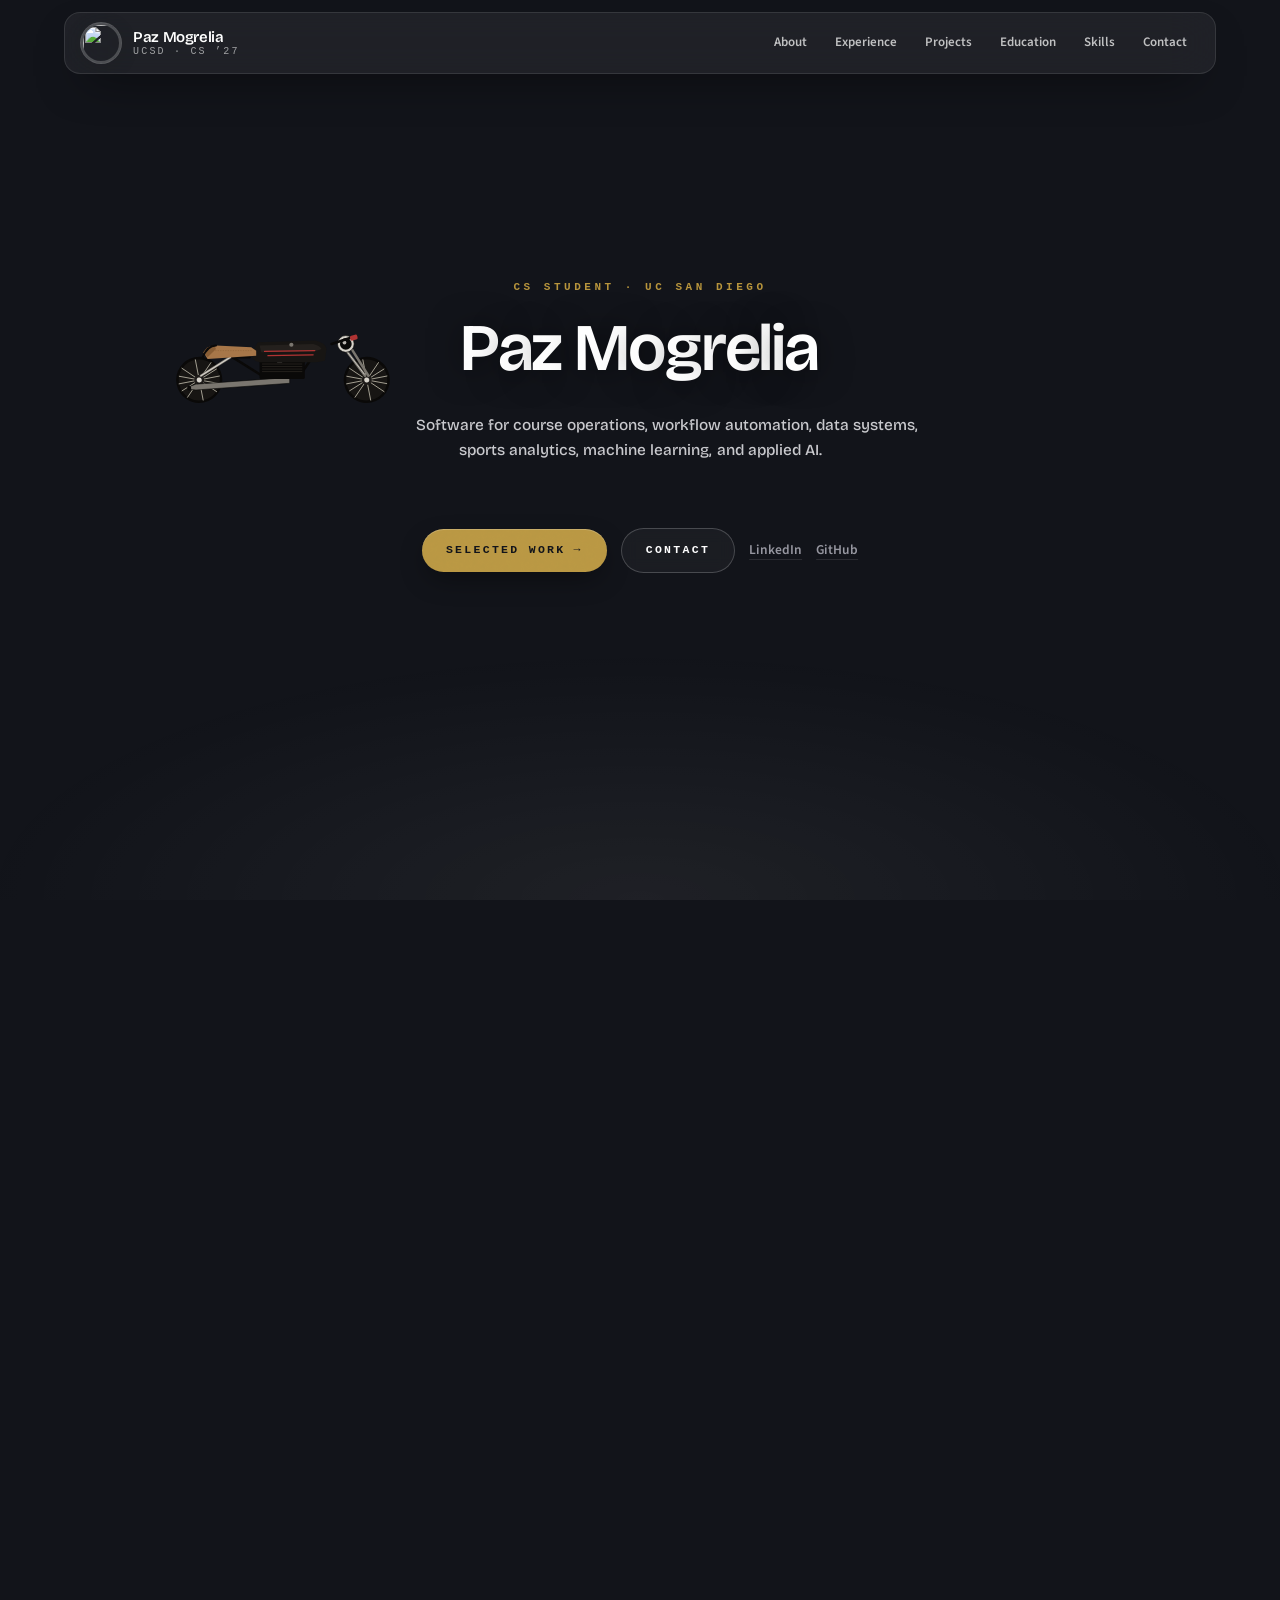
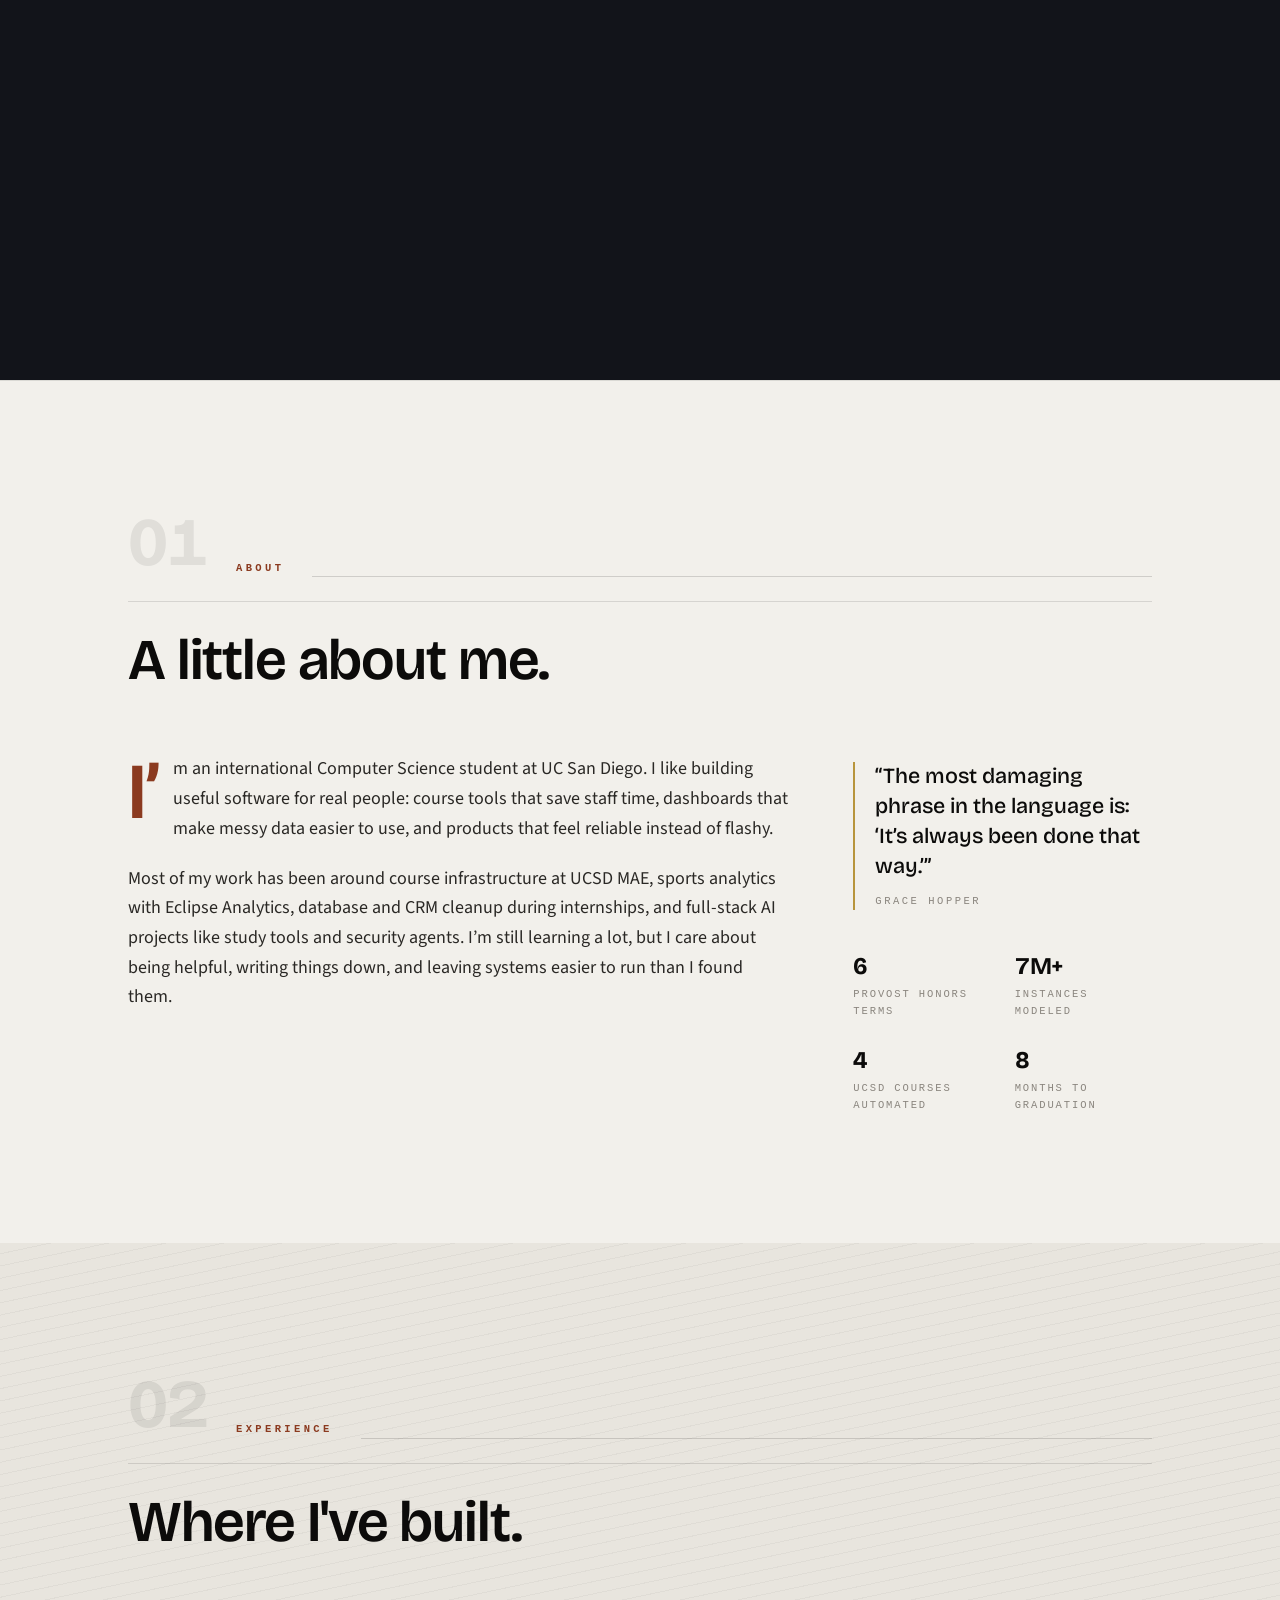
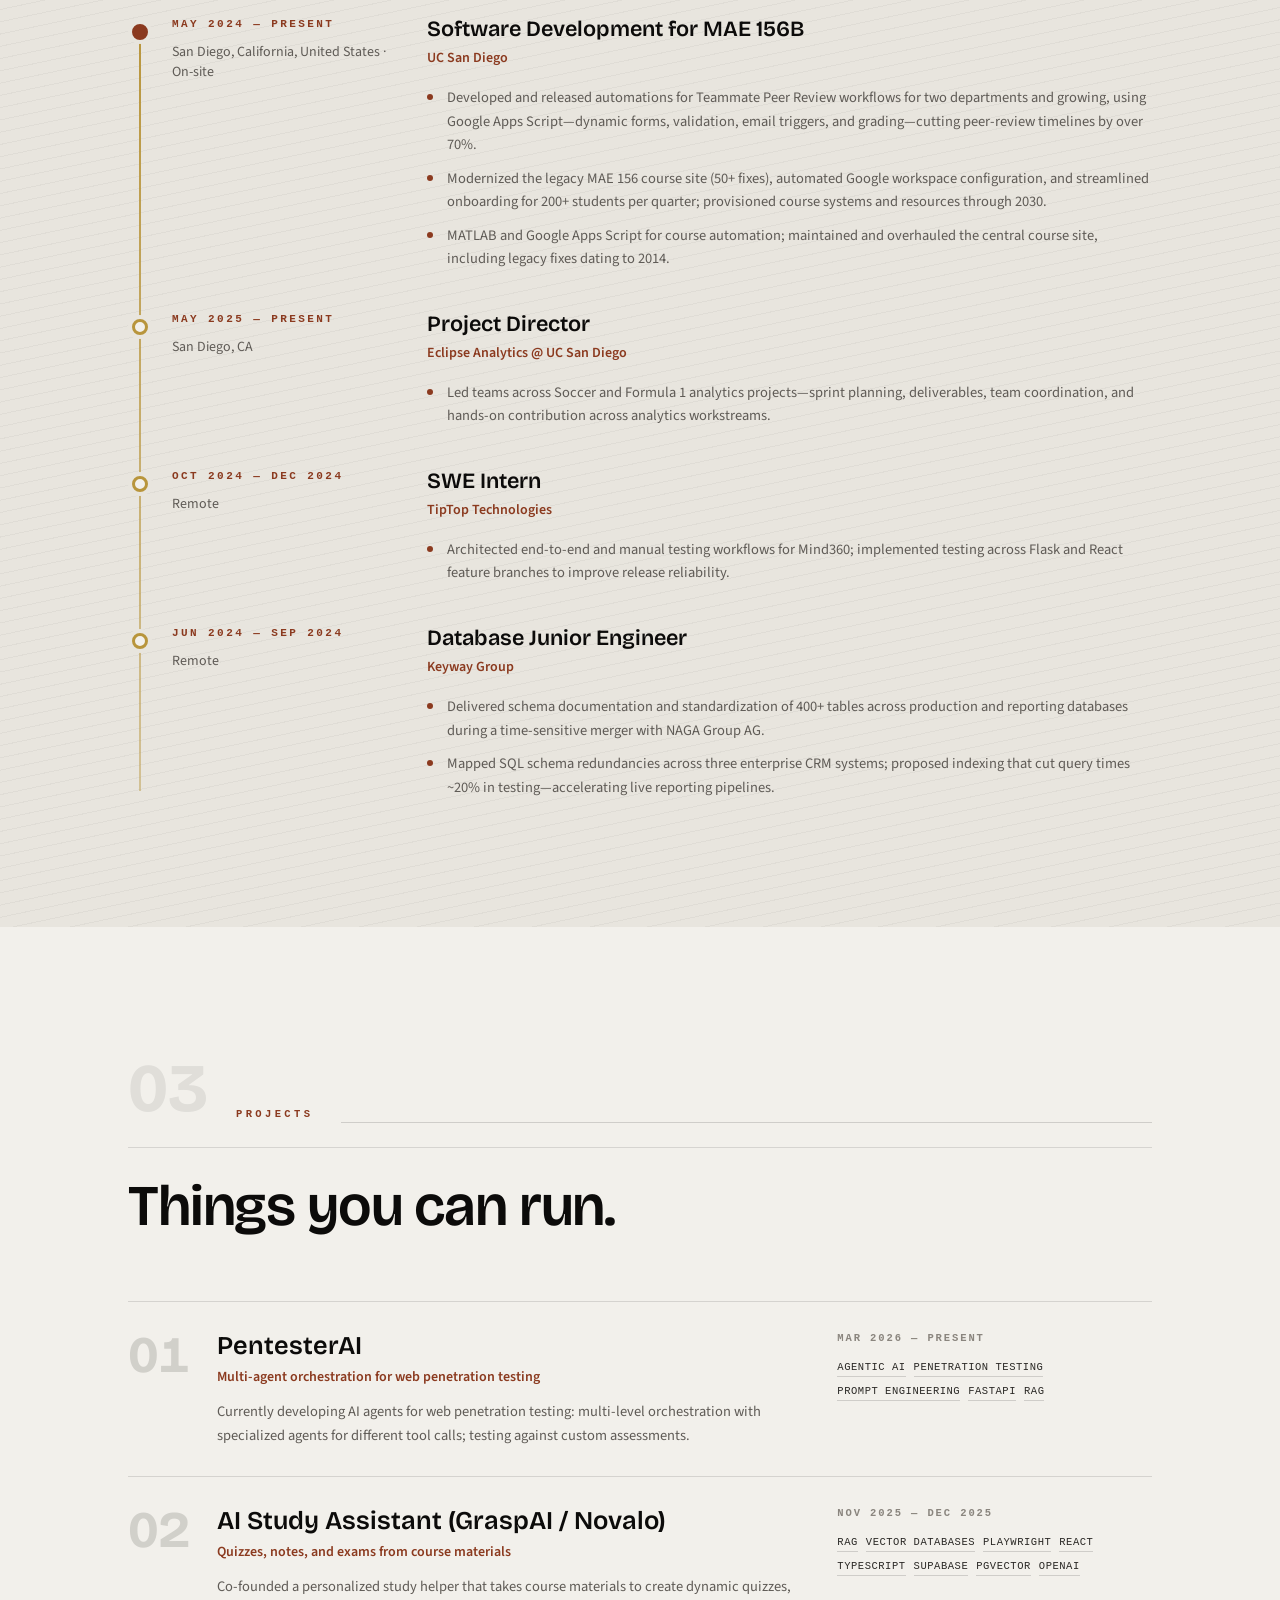
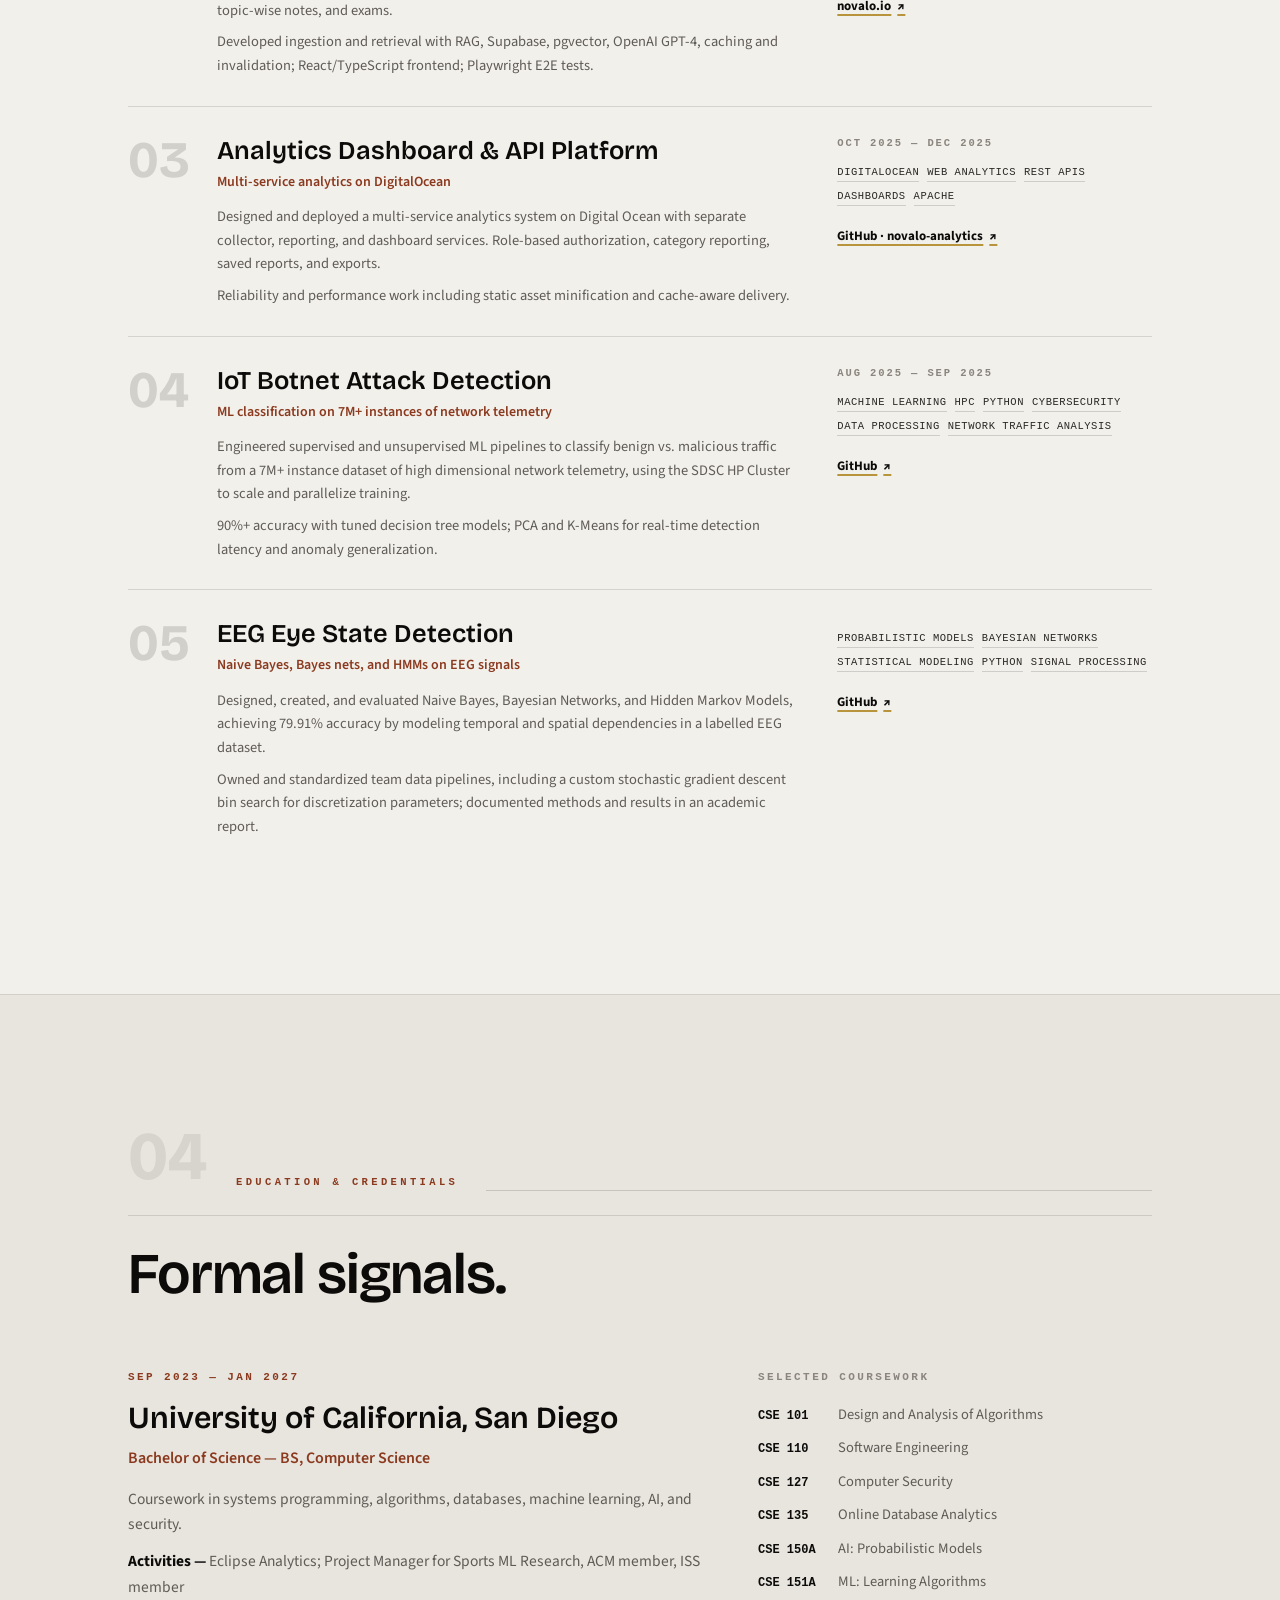
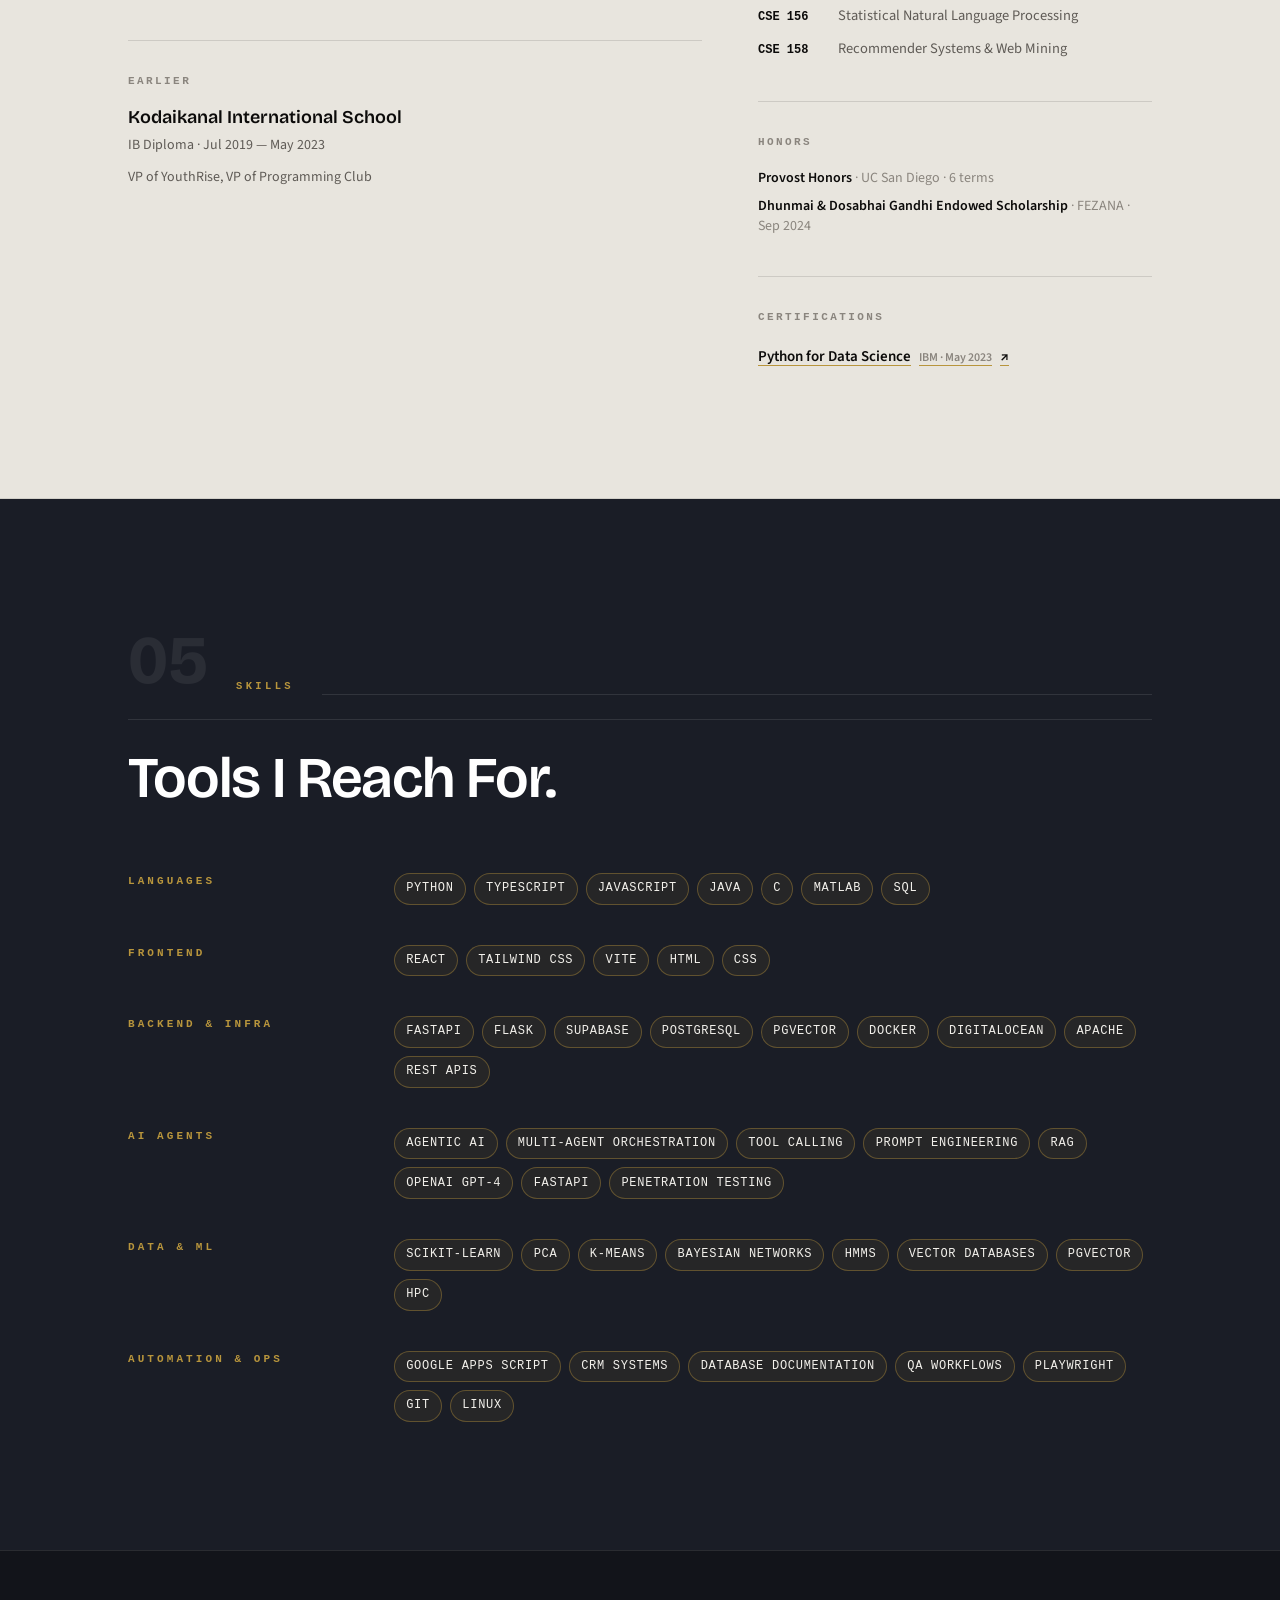
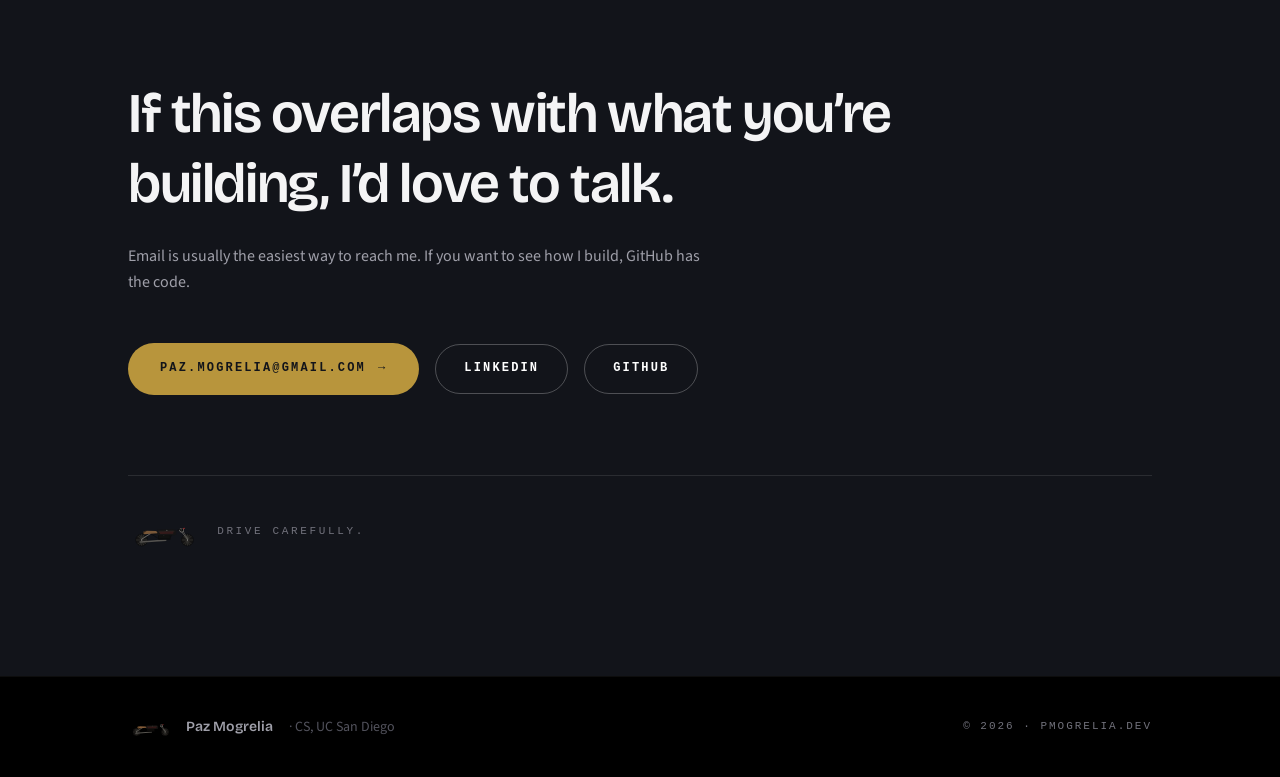
==== index.html @ 7a4b7473 "Migrate portfolio to GitHub Pages" ====
<!DOCTYPE html>
<html lang="en">
  <head>
    <meta charset="UTF-8" />
    <meta name="viewport" content="width=device-width, initial-scale=1.0" />
    <meta name="theme-color" content="#12141a" />
    <meta name="robots" content="index, follow" />
    <link rel="canonical" href="https://pmogrelia.dev/" />
    <link rel="icon" type="image/svg+xml" href="/pm-favicon.svg" />

    <title>Paz Mogrelia's Dev Portfolio</title>
    <meta
      name="description"
      content="Paz Mogrelia is a UC San Diego Computer Science student building software for course operations, workflow automation, data systems, sports analytics, machine learning, and applied AI."
    />

    <!-- Open Graph -->
    <meta property="og:type" content="website" />
    <meta property="og:url" content="https://pmogrelia.dev/" />
    <meta property="og:title" content="Paz Mogrelia's Dev Portfolio" />
    <meta
      property="og:description"
      content="UC San Diego CS student building course operations tools, workflow automation, data systems, sports analytics, machine learning, and applied AI."
    />
    <meta property="og:image" content="https://pmogrelia.dev/og.png" />
    <meta property="og:image:type" content="image/png" />
    <meta property="og:image:width" content="1200" />
    <meta property="og:image:height" content="630" />
    <meta property="og:image:alt" content="Paz Mogrelia's Dev Portfolio" />
    <meta property="og:site_name" content="pmogrelia.dev" />

    <!-- Twitter -->
    <meta name="twitter:card" content="summary_large_image" />
    <meta name="twitter:title" content="Paz Mogrelia's Dev Portfolio" />
    <meta
      name="twitter:description"
      content="UC San Diego CS student building course operations tools, workflow automation, data systems, sports analytics, machine learning, and applied AI."
    />
    <meta name="twitter:image" content="https://pmogrelia.dev/og.png" />
    <meta name="twitter:image:alt" content="Paz Mogrelia's Dev Portfolio" />

    <!-- Fonts -->
    <link rel="preconnect" href="https://fonts.googleapis.com" />
    <link rel="preconnect" href="https://fonts.gstatic.com" crossorigin />
    <link
      rel="preload"
      as="style"
      href="https://fonts.googleapis.com/css2?family=Bricolage+Grotesque:opsz,wght@12..96,400;12..96,500;12..96,600;12..96,700&family=Source+Sans+3:ital,wght@0,400;0,500;0,600;0,700;1,400&display=swap"
    />
    <link
      href="https://fonts.googleapis.com/css2?family=Bricolage+Grotesque:opsz,wght@12..96,400;12..96,500;12..96,600;12..96,700&family=Source+Sans+3:ital,wght@0,400;0,500;0,600;0,700;1,400&display=swap"
      rel="stylesheet"
    />

    <!-- Structured data -->
    <script type="application/ld+json">
      {
        "@context": "https://schema.org",
        "@type": "Person",
        "@id": "https://pmogrelia.dev/#person",
        "name": "Paz Mogrelia",
        "url": "https://pmogrelia.dev/",
        "mainEntityOfPage": "https://pmogrelia.dev/",
        "image": "https://avatars.githubusercontent.com/u/65773563?v=4",
        "email": "mailto:paz.mogrelia@gmail.com",
        "jobTitle": "Computer Science Student, UC San Diego",
        "description": "UC San Diego Computer Science student building software for course operations, workflow automation, data systems, sports analytics, machine learning, and applied AI.",
        "address": {
          "@type": "PostalAddress",
          "addressLocality": "La Jolla Shores",
          "addressRegion": "CA",
          "addressCountry": "US"
        },
        "alumniOf": [
          {
            "@type": "CollegeOrUniversity",
            "name": "University of California, San Diego"
          }
        ],
        "affiliation": [
          {
            "@type": "CollegeOrUniversity",
            "name": "University of California, San Diego"
          },
          {
            "@type": "Organization",
            "name": "Eclipse Analytics @ UC San Diego"
          }
        ],
        "memberOf": [
          {
            "@type": "Organization",
            "name": "ACM"
          },
          {
            "@type": "Organization",
            "name": "Eclipse Analytics @ UC San Diego"
          }
        ],
        "knowsAbout": [
          "Computer Science",
          "Course infrastructure",
          "Workflow automation",
          "Data systems",
          "Sports analytics",
          "Machine learning",
          "Applied AI",
          "React",
          "TypeScript",
          "Python",
          "FastAPI",
          "PostgreSQL",
          "Docker"
        ],
        "hasCredential": [
          {
            "@type": "EducationalOccupationalCredential",
            "name": "Bachelor of Science in Computer Science",
            "recognizedBy": {
              "@type": "CollegeOrUniversity",
              "name": "University of California, San Diego"
            }
          },
          {
            "@type": "EducationalOccupationalCredential",
            "name": "Python for Data Science",
            "recognizedBy": {
              "@type": "Organization",
              "name": "IBM"
            },
            "url": "https://www.credly.com/badges/783255be-612a-44fc-bc55-09bd0b865402"
          }
        ],
        "award": [
          "Provost Honors, UC San Diego",
          "Dhunmai & Dosabhai Gandhi Endowed Scholarship"
        ],
        "sameAs": [
          "https://www.linkedin.com/in/pazmogrelia/",
          "https://github.com/pmogrelia"
        ]
      }
    </script>
    <script type="module" crossorigin src="/assets/index-CeBgZtV8.js"></script>
    <link rel="stylesheet" crossorigin href="/assets/index-0bbS62-R.css">
  </head>
  <body style="margin: 0; min-height: 100vh; background-color: #12141a; color: #f2f0eb">
    <div id="root">
      <noscript>
        <main
          style="
            box-sizing: border-box;
            min-height: 100vh;
            padding: clamp(1.5rem, 4vw, 3rem);
            font-family: 'Source Sans 3', system-ui, sans-serif;
            color: #f2f0eb;
          "
        >
          <p
            style="
              margin: 0 0 0.5rem;
              font-size: 0.75rem;
              letter-spacing: 0.18em;
              text-transform: uppercase;
              color: #b8953c;
            "
          >
            JavaScript required
          </p>
          <h1
            style="
              font-family: 'Bricolage Grotesque', system-ui, sans-serif;
              font-size: clamp(2rem, 6vw, 4rem);
              margin: 0.4em 0 0.5em;
            "
          >
            Paz Mogrelia
          </h1>
          <p style="max-width: 36rem; line-height: 1.6">
            UC San Diego CS. Reach me at
            <a style="color: #b8953c" href="mailto:paz.mogrelia@gmail.com"
              >paz.mogrelia@gmail.com</a
            >.
          </p>
        </main>
      </noscript>
    </div>

  </body>
</html>
---- assets/index-0bbS62-R.css ----
/*! tailwindcss v4.2.3 | MIT License | https://tailwindcss.com */@layer properties{@supports (((-webkit-hyphens:none)) and (not (margin-trim:inline))) or ((-moz-orient:inline) and (not (color:rgb(from red r g b)))){*,:before,:after,::backdrop{--tw-translate-x:0;--tw-translate-y:0;--tw-translate-z:0;--tw-rotate-x:initial;--tw-rotate-y:initial;--tw-rotate-z:initial;--tw-skew-x:initial;--tw-skew-y:initial;--tw-space-y-reverse:0;--tw-border-style:solid;--tw-leading:initial;--tw-font-weight:initial;--tw-tracking:initial;--tw-ordinal:initial;--tw-slashed-zero:initial;--tw-numeric-figure:initial;--tw-numeric-spacing:initial;--tw-numeric-fraction:initial;--tw-shadow:0 0 #0000;--tw-shadow-color:initial;--tw-shadow-alpha:100%;--tw-inset-shadow:0 0 #0000;--tw-inset-shadow-color:initial;--tw-inset-shadow-alpha:100%;--tw-ring-color:initial;--tw-ring-shadow:0 0 #0000;--tw-inset-ring-color:initial;--tw-inset-ring-shadow:0 0 #0000;--tw-ring-inset:initial;--tw-ring-offset-width:0px;--tw-ring-offset-color:#fff;--tw-ring-offset-shadow:0 0 #0000;--tw-outline-style:solid;--tw-blur:initial;--tw-brightness:initial;--tw-contrast:initial;--tw-grayscale:initial;--tw-hue-rotate:initial;--tw-invert:initial;--tw-opacity:initial;--tw-saturate:initial;--tw-sepia:initial;--tw-drop-shadow:initial;--tw-drop-shadow-color:initial;--tw-drop-shadow-alpha:100%;--tw-drop-shadow-size:initial;--tw-backdrop-blur:initial;--tw-backdrop-brightness:initial;--tw-backdrop-contrast:initial;--tw-backdrop-grayscale:initial;--tw-backdrop-hue-rotate:initial;--tw-backdrop-invert:initial;--tw-backdrop-opacity:initial;--tw-backdrop-saturate:initial;--tw-backdrop-sepia:initial;--tw-duration:initial;--tw-content:""}}}@layer theme{:root,:host{--font-sans:ui-sans-serif, system-ui, sans-serif, "Apple Color Emoji", "Segoe UI Emoji", "Segoe UI Symbol", "Noto Color Emoji";--font-mono:ui-monospace, "Cascadia Code", "Segoe UI Mono", monospace;--color-zinc-100:oklch(96.7% .001 286.375);--color-zinc-200:oklch(92% .004 286.32);--color-zinc-300:oklch(87.1% .006 286.286);--color-zinc-400:oklch(70.5% .015 286.067);--color-zinc-500:oklch(55.2% .016 285.938);--color-zinc-600:oklch(44.2% .017 285.786);--color-black:#000;--color-white:#fff;--spacing:.25rem;--container-md:28rem;--container-xl:36rem;--container-2xl:42rem;--container-3xl:48rem;--container-5xl:64rem;--container-6xl:72rem;--text-xs:.75rem;--text-xs--line-height:calc(1 / .75);--text-sm:.875rem;--text-sm--line-height:calc(1.25 / .875);--text-base:1rem;--text-base--line-height: 1.5 ;--text-lg:1.125rem;--text-lg--line-height:calc(1.75 / 1.125);--text-2xl:1.5rem;--text-2xl--line-height:calc(2 / 1.5);--font-weight-normal:400;--font-weight-medium:500;--font-weight-semibold:600;--font-weight-bold:700;--tracking-tight:-.025em;--tracking-wider:.05em;--leading-tight:1.25;--leading-snug:1.375;--leading-relaxed:1.625;--radius-sm:.25rem;--radius-xl:.75rem;--radius-2xl:1rem;--blur-xl:24px;--default-transition-duration:.15s;--default-transition-timing-function:cubic-bezier(.4, 0, .2, 1);--default-font-family:var(--font-sans);--default-mono-font-family:var(--font-mono);--font-heading:"Bricolage Grotesque", system-ui, sans-serif;--font-body:"Source Sans 3", system-ui, sans-serif;--color-canvas:#f2f0eb;--color-canvas-dim:#e8e5de;--color-ink:#0c0b0a;--color-ink-soft:#2a2825;--color-muted:#5f5b56;--color-muted-2:#8a857e;--color-brass:#b8953c;--color-oxide:#8b3a1f;--color-night:#12141a;--color-night-mid:#1a1d26;--shadow-lift:0 18px 48px -12px #0c0b0a24}}@layer base{*,:after,:before,::backdrop{box-sizing:border-box;border:0 solid;margin:0;padding:0}::file-selector-button{box-sizing:border-box;border:0 solid;margin:0;padding:0}html,:host{-webkit-text-size-adjust:100%;-moz-tab-size:4;tab-size:4;line-height:1.5;font-family:var(--default-font-family,ui-sans-serif, system-ui, sans-serif, "Apple Color Emoji", "Segoe UI Emoji", "Segoe UI Symbol", "Noto Color Emoji");font-feature-settings:var(--default-font-feature-settings,normal);font-variation-settings:var(--default-font-variation-settings,normal);-webkit-tap-highlight-color:transparent}hr{height:0;color:inherit;border-top-width:1px}abbr:where([title]){-webkit-text-decoration:underline dotted;text-decoration:underline dotted}h1,h2,h3,h4,h5,h6{font-size:inherit;font-weight:inherit}a{color:inherit;-webkit-text-decoration:inherit;text-decoration:inherit}b,strong{font-weight:bolder}code,kbd,samp,pre{font-family:var(--default-mono-font-family,ui-monospace, SFMono-Regular, Menlo, Monaco, Consolas, "Liberation Mono", "Courier New", monospace);font-feature-settings:var(--default-mono-font-feature-settings,normal);font-variation-settings:var(--default-mono-font-variation-settings,normal);font-size:1em}small{font-size:80%}sub,sup{vertical-align:baseline;font-size:75%;line-height:0;position:relative}sub{bottom:-.25em}sup{top:-.5em}table{text-indent:0;border-color:inherit;border-collapse:collapse}:-moz-focusring{outline:auto}progress{vertical-align:baseline}summary{display:list-item}ol,ul,menu{list-style:none}img,svg,video,canvas,audio,iframe,embed,object{vertical-align:middle;display:block}img,video{max-width:100%;height:auto}button,input,select,optgroup,textarea{font:inherit;font-feature-settings:inherit;font-variation-settings:inherit;letter-spacing:inherit;color:inherit;opacity:1;background-color:#0000;border-radius:0}::file-selector-button{font:inherit;font-feature-settings:inherit;font-variation-settings:inherit;letter-spacing:inherit;color:inherit;opacity:1;background-color:#0000;border-radius:0}:where(select:is([multiple],[size])) optgroup{font-weight:bolder}:where(select:is([multiple],[size])) optgroup option{padding-inline-start:20px}::file-selector-button{margin-inline-end:4px}::placeholder{opacity:1}@supports (not ((-webkit-appearance:-apple-pay-button))) or (contain-intrinsic-size:1px){::placeholder{color:currentColor}@supports (color:color-mix(in lab,red,red)){::placeholder{color:color-mix(in oklab,currentcolor 50%,transparent)}}}textarea{resize:vertical}::-webkit-search-decoration{-webkit-appearance:none}::-webkit-date-and-time-value{min-height:1lh;text-align:inherit}::-webkit-datetime-edit{display:inline-flex}::-webkit-datetime-edit-fields-wrapper{padding:0}::-webkit-datetime-edit{padding-block:0}::-webkit-datetime-edit-year-field{padding-block:0}::-webkit-datetime-edit-month-field{padding-block:0}::-webkit-datetime-edit-day-field{padding-block:0}::-webkit-datetime-edit-hour-field{padding-block:0}::-webkit-datetime-edit-minute-field{padding-block:0}::-webkit-datetime-edit-second-field{padding-block:0}::-webkit-datetime-edit-millisecond-field{padding-block:0}::-webkit-datetime-edit-meridiem-field{padding-block:0}::-webkit-calendar-picker-indicator{line-height:1}:-moz-ui-invalid{box-shadow:none}button,input:where([type=button],[type=reset],[type=submit]){-webkit-appearance:button;-moz-appearance:button;appearance:button}::file-selector-button{-webkit-appearance:button;-moz-appearance:button;appearance:button}::-webkit-inner-spin-button{height:auto}::-webkit-outer-spin-button{height:auto}[hidden]:where(:not([hidden=until-found])){display:none!important}html{scroll-behavior:smooth}@media(prefers-reduced-motion:reduce){html{scroll-behavior:auto}*,:before,:after{transition-duration:.01ms!important;animation-duration:.01ms!important;animation-iteration-count:1!important}}body{font-family:var(--font-body);color:var(--color-ink);background-color:var(--color-canvas);-webkit-font-smoothing:antialiased;text-rendering:optimizelegibility;margin:0}::selection{background:#b8953c6b}@supports (color:color-mix(in lab,red,red)){::selection{background:color-mix(in srgb,var(--color-brass) 42%,transparent)}}::selection{color:var(--color-ink)}:focus-visible{outline:2px solid var(--color-brass);outline-offset:3px;border-radius:3px}.skip-link{z-index:100;background:var(--color-ink);color:var(--color-canvas);font-family:var(--font-mono);letter-spacing:.18em;text-transform:uppercase;border-radius:999px;padding:.6rem 1.2rem;font-size:.75rem;transition:transform .22s;position:fixed;top:.75rem;left:50%;transform:translate(-50%,-150%)}.skip-link:focus,.skip-link:focus-visible{transform:translate(-50%)}.sr-only{clip:rect(0,0,0,0);white-space:nowrap;border-width:0;width:1px;height:1px;margin:-1px;padding:0;position:absolute;overflow:hidden}}@layer components;@layer utilities{.pointer-events-none{pointer-events:none}.visible{visibility:visible}.sr-only{clip-path:inset(50%);white-space:nowrap;border-width:0;width:1px;height:1px;margin:-1px;padding:0;position:absolute;overflow:hidden}.absolute{position:absolute}.fixed{position:fixed}.relative{position:relative}.static{position:static}.sticky{position:sticky}.inset-0{inset:calc(var(--spacing) * 0)}.start{inset-inline-start:var(--spacing)}.top-0{top:calc(var(--spacing) * 0)}.right-0{right:calc(var(--spacing) * 0)}.left-0{left:calc(var(--spacing) * 0)}.z-0{z-index:0}.z-40{z-index:40}.z-50{z-index:50}.z-\[1\]{z-index:1}.z-\[2\]{z-index:2}.z-\[3\]{z-index:3}.mx-auto{margin-inline:auto}.mt-0\.5{margin-top:calc(var(--spacing) * .5)}.mt-1{margin-top:calc(var(--spacing) * 1)}.mt-2{margin-top:calc(var(--spacing) * 2)}.mt-3{margin-top:calc(var(--spacing) * 3)}.mt-4{margin-top:calc(var(--spacing) * 4)}.mt-6{margin-top:calc(var(--spacing) * 6)}.mt-7{margin-top:calc(var(--spacing) * 7)}.mt-10{margin-top:calc(var(--spacing) * 10)}.mt-12{margin-top:calc(var(--spacing) * 12)}.mt-20{margin-top:calc(var(--spacing) * 20)}.mb-4{margin-bottom:calc(var(--spacing) * 4)}.mb-5{margin-bottom:calc(var(--spacing) * 5)}.mb-12{margin-bottom:calc(var(--spacing) * 12)}.ml-1{margin-left:calc(var(--spacing) * 1)}.ml-auto{margin-left:auto}.block{display:block}.flex{display:flex}.grid{display:grid}.hidden{display:none}.inline-block{display:inline-block}.inline-flex{display:inline-flex}.h-0\.5{height:calc(var(--spacing) * .5)}.h-5{height:calc(var(--spacing) * 5)}.h-8{height:calc(var(--spacing) * 8)}.h-10{height:calc(var(--spacing) * 10)}.h-11{height:calc(var(--spacing) * 11)}.h-full{height:100%}.h-px{height:1px}.h-screen{height:100vh}.w-5{width:calc(var(--spacing) * 5)}.w-10{width:calc(var(--spacing) * 10)}.w-11{width:calc(var(--spacing) * 11)}.w-auto{width:auto}.w-full{width:100%}.max-w-3xl{max-width:var(--container-3xl)}.max-w-5xl{max-width:var(--container-5xl)}.max-w-6xl{max-width:var(--container-6xl)}.max-w-\[32rem\]{max-width:32rem}.max-w-md{max-width:var(--container-md)}.max-w-xl{max-width:var(--container-xl)}.min-w-\[68px\]{min-width:68px}.flex-1{flex:1}.shrink{flex-shrink:1}.-translate-y-2{--tw-translate-y:calc(var(--spacing) * -2);translate:var(--tw-translate-x) var(--tw-translate-y)}.translate-y-2{--tw-translate-y:calc(var(--spacing) * 2);translate:var(--tw-translate-x) var(--tw-translate-y)}.-rotate-45{rotate:-45deg}.rotate-45{rotate:45deg}.transform{transform:var(--tw-rotate-x,) var(--tw-rotate-y,) var(--tw-rotate-z,) var(--tw-skew-x,) var(--tw-skew-y,)}.resize{resize:both}.scroll-mt-28{scroll-margin-top:calc(var(--spacing) * 28)}.grid-cols-1{grid-template-columns:repeat(1,minmax(0,1fr))}.grid-cols-2{grid-template-columns:repeat(2,minmax(0,1fr))}.flex-col{flex-direction:column}.flex-wrap{flex-wrap:wrap}.items-baseline{align-items:baseline}.items-center{align-items:center}.items-start{align-items:flex-start}.justify-between{justify-content:space-between}.justify-center{justify-content:center}.gap-1{gap:calc(var(--spacing) * 1)}.gap-1\.5{gap:calc(var(--spacing) * 1.5)}.gap-2{gap:calc(var(--spacing) * 2)}.gap-3{gap:calc(var(--spacing) * 3)}.gap-3\.5{gap:calc(var(--spacing) * 3.5)}.gap-4{gap:calc(var(--spacing) * 4)}.gap-5{gap:calc(var(--spacing) * 5)}.gap-6{gap:calc(var(--spacing) * 6)}.gap-12{gap:calc(var(--spacing) * 12)}:where(.space-y-1\.5>:not(:last-child)){--tw-space-y-reverse:0;margin-block-start:calc(calc(var(--spacing) * 1.5) * var(--tw-space-y-reverse));margin-block-end:calc(calc(var(--spacing) * 1.5) * calc(1 - var(--tw-space-y-reverse)))}:where(.space-y-2>:not(:last-child)){--tw-space-y-reverse:0;margin-block-start:calc(calc(var(--spacing) * 2) * var(--tw-space-y-reverse));margin-block-end:calc(calc(var(--spacing) * 2) * calc(1 - var(--tw-space-y-reverse)))}:where(.space-y-2\.5>:not(:last-child)){--tw-space-y-reverse:0;margin-block-start:calc(calc(var(--spacing) * 2.5) * var(--tw-space-y-reverse));margin-block-end:calc(calc(var(--spacing) * 2.5) * calc(1 - var(--tw-space-y-reverse)))}:where(.space-y-3>:not(:last-child)){--tw-space-y-reverse:0;margin-block-start:calc(calc(var(--spacing) * 3) * var(--tw-space-y-reverse));margin-block-end:calc(calc(var(--spacing) * 3) * calc(1 - var(--tw-space-y-reverse)))}:where(.space-y-10>:not(:last-child)){--tw-space-y-reverse:0;margin-block-start:calc(calc(var(--spacing) * 10) * var(--tw-space-y-reverse));margin-block-end:calc(calc(var(--spacing) * 10) * calc(1 - var(--tw-space-y-reverse)))}.gap-x-2{column-gap:calc(var(--spacing) * 2)}.gap-y-1\.5{row-gap:calc(var(--spacing) * 1.5)}.gap-y-2\.5{row-gap:calc(var(--spacing) * 2.5)}.gap-y-14{row-gap:calc(var(--spacing) * 14)}.overflow-hidden{overflow:hidden}.rounded-2xl{border-radius:var(--radius-2xl)}.rounded-full{border-radius:3.40282e38px}.rounded-xl{border-radius:var(--radius-xl)}.border{border-style:var(--tw-border-style);border-width:1px}.border-2{border-style:var(--tw-border-style);border-width:2px}.border-y{border-block-style:var(--tw-border-style);border-block-width:1px}.border-t{border-top-style:var(--tw-border-style);border-top-width:1px}.border-b{border-bottom-style:var(--tw-border-style);border-bottom-width:1px}.border-l-2{border-left-style:var(--tw-border-style);border-left-width:2px}.border-\[var\(--color-brass\)\]{border-color:var(--color-brass)}.border-\[var\(--color-ink\)\]\/10{border-color:#0c0b0a1a}@supports (color:color-mix(in lab,red,red)){.border-\[var\(--color-ink\)\]\/10{border-color:color-mix(in oklab,var(--color-ink) 10%,transparent)}}.border-\[var\(--color-ink\)\]\/12{border-color:#0c0b0a1f}@supports (color:color-mix(in lab,red,red)){.border-\[var\(--color-ink\)\]\/12{border-color:color-mix(in oklab,var(--color-ink) 12%,transparent)}}.border-\[var\(--color-ink\)\]\/15{border-color:#0c0b0a26}@supports (color:color-mix(in lab,red,red)){.border-\[var\(--color-ink\)\]\/15{border-color:color-mix(in oklab,var(--color-ink) 15%,transparent)}}.border-white\/5{border-color:#ffffff0d}@supports (color:color-mix(in lab,red,red)){.border-white\/5{border-color:color-mix(in oklab,var(--color-white) 5%,transparent)}}.border-white\/10{border-color:#ffffff1a}@supports (color:color-mix(in lab,red,red)){.border-white\/10{border-color:color-mix(in oklab,var(--color-white) 10%,transparent)}}.border-white\/15{border-color:#ffffff26}@supports (color:color-mix(in lab,red,red)){.border-white\/15{border-color:color-mix(in oklab,var(--color-white) 15%,transparent)}}.border-white\/20{border-color:#fff3}@supports (color:color-mix(in lab,red,red)){.border-white\/20{border-color:color-mix(in oklab,var(--color-white) 20%,transparent)}}.border-white\/25{border-color:#ffffff40}@supports (color:color-mix(in lab,red,red)){.border-white\/25{border-color:color-mix(in oklab,var(--color-white) 25%,transparent)}}.bg-\[color\:color-mix\(in_srgb\,var\(--color-canvas\)_88\%\,white\)\]{background-color:#f4f2ed}@supports (color:color-mix(in lab,red,red)){.bg-\[color\:color-mix\(in_srgb\,var\(--color-canvas\)_88\%\,white\)\]{background-color:color-mix(in srgb,var(--color-canvas) 88%,white)}}.bg-\[color\:color-mix\(in_srgb\,var\(--color-canvas\)_92\%\,white\)\]{background-color:#f3f1ed}@supports (color:color-mix(in lab,red,red)){.bg-\[color\:color-mix\(in_srgb\,var\(--color-canvas\)_92\%\,white\)\]{background-color:color-mix(in srgb,var(--color-canvas) 92%,white)}}.bg-\[color\:var\(--color-canvas\)\]{background-color:var(--color-canvas)}.bg-\[color\:var\(--color-canvas-dim\)\]{background-color:var(--color-canvas-dim)}.bg-\[var\(--color-brass\)\]{background-color:var(--color-brass)}.bg-\[var\(--color-brass\)\]\/14{background-color:#b8953c24}@supports (color:color-mix(in lab,red,red)){.bg-\[var\(--color-brass\)\]\/14{background-color:color-mix(in oklab,var(--color-brass) 14%,transparent)}}.bg-\[var\(--color-brass\)\]\/16{background-color:#b8953c29}@supports (color:color-mix(in lab,red,red)){.bg-\[var\(--color-brass\)\]\/16{background-color:color-mix(in oklab,var(--color-brass) 16%,transparent)}}.bg-\[var\(--color-ink\)\]{background-color:var(--color-ink)}.bg-\[var\(--color-ink\)\]\/15{background-color:#0c0b0a26}@supports (color:color-mix(in lab,red,red)){.bg-\[var\(--color-ink\)\]\/15{background-color:color-mix(in oklab,var(--color-ink) 15%,transparent)}}.bg-\[var\(--color-ink\)\]\/\[0\.03\]{background-color:#0c0b0a08}@supports (color:color-mix(in lab,red,red)){.bg-\[var\(--color-ink\)\]\/\[0\.03\]{background-color:color-mix(in oklab,var(--color-ink) 3%,transparent)}}.bg-\[var\(--color-night\)\]{background-color:var(--color-night)}.bg-\[var\(--color-night-mid\)\]{background-color:var(--color-night-mid)}.bg-black{background-color:var(--color-black)}.bg-white{background-color:var(--color-white)}.bg-white\/10{background-color:#ffffff1a}@supports (color:color-mix(in lab,red,red)){.bg-white\/10{background-color:color-mix(in oklab,var(--color-white) 10%,transparent)}}.bg-white\/12{background-color:#ffffff1f}@supports (color:color-mix(in lab,red,red)){.bg-white\/12{background-color:color-mix(in oklab,var(--color-white) 12%,transparent)}}.bg-white\/\[0\.06\]{background-color:#ffffff0f}@supports (color:color-mix(in lab,red,red)){.bg-white\/\[0\.06\]{background-color:color-mix(in oklab,var(--color-white) 6%,transparent)}}.bg-white\/\[0\.08\]{background-color:#ffffff14}@supports (color:color-mix(in lab,red,red)){.bg-white\/\[0\.08\]{background-color:color-mix(in oklab,var(--color-white) 8%,transparent)}}.bg-\[radial-gradient\(ellipse_90\%_48\%_at_50\%_100\%\,rgba\(255\,255\,255\,0\.055\)_0\%\,transparent_58\%\)\]{background-image:radial-gradient(90% 48% at 50% 100%,#ffffff0e,#0000 58%)}.object-cover{object-fit:cover}.p-2{padding:calc(var(--spacing) * 2)}.px-3{padding-inline:calc(var(--spacing) * 3)}.px-3\.5{padding-inline:calc(var(--spacing) * 3.5)}.px-5{padding-inline:calc(var(--spacing) * 5)}.px-7{padding-inline:calc(var(--spacing) * 7)}.px-8{padding-inline:calc(var(--spacing) * 8)}.py-2{padding-block:calc(var(--spacing) * 2)}.py-2\.5{padding-block:calc(var(--spacing) * 2.5)}.py-3{padding-block:calc(var(--spacing) * 3)}.py-3\.5{padding-block:calc(var(--spacing) * 3.5)}.py-4{padding-block:calc(var(--spacing) * 4)}.py-10{padding-block:calc(var(--spacing) * 10)}.py-24{padding-block:calc(var(--spacing) * 24)}.pt-3{padding-top:calc(var(--spacing) * 3)}.pt-8{padding-top:calc(var(--spacing) * 8)}.pt-10{padding-top:calc(var(--spacing) * 10)}.pb-5{padding-bottom:calc(var(--spacing) * 5)}.pb-10{padding-bottom:calc(var(--spacing) * 10)}.pl-5{padding-left:calc(var(--spacing) * 5)}.text-center{text-align:center}.font-body{font-family:var(--font-body)}.font-heading{font-family:var(--font-heading)}.font-mono{font-family:var(--font-mono)}.text-2xl{font-size:var(--text-2xl);line-height:var(--tw-leading,var(--text-2xl--line-height))}.text-base{font-size:var(--text-base);line-height:var(--tw-leading,var(--text-base--line-height))}.text-lg{font-size:var(--text-lg);line-height:var(--tw-leading,var(--text-lg--line-height))}.text-sm{font-size:var(--text-sm);line-height:var(--tw-leading,var(--text-sm--line-height))}.text-xs{font-size:var(--text-xs);line-height:var(--tw-leading,var(--text-xs--line-height))}.text-\[1\.35rem\]{font-size:1.35rem}.text-\[10\.5px\]{font-size:10.5px}.text-\[10px\]{font-size:10px}.text-\[11px\]{font-size:11px}.text-\[12px\]{font-size:12px}.text-\[13\.5px\]{font-size:13.5px}.text-\[13px\]{font-size:13px}.text-\[14\.5px\]{font-size:14.5px}.text-\[14px\]{font-size:14px}.text-\[15\.5px\]{font-size:15.5px}.text-\[15px\]{font-size:15px}.text-\[16px\]{font-size:16px}.text-\[17px\]{font-size:17px}.text-\[18px\]{font-size:18px}.text-\[clamp\(0\.95rem\,1\.2vw\,1\.15rem\)\]{font-size:clamp(.95rem,1.2vw,1.15rem)}.text-\[clamp\(1\.2rem\,1\.7vw\,1\.5rem\)\]{font-size:clamp(1.2rem,1.7vw,1.5rem)}.text-\[clamp\(1\.6rem\,2\.4vw\,2\.2rem\)\]{font-size:clamp(1.6rem,2.4vw,2.2rem)}.text-\[clamp\(1\.25rem\,2vw\,1\.75rem\)\]{font-size:clamp(1.25rem,2vw,1.75rem)}.text-\[clamp\(2\.5rem\,6vw\,4\.25rem\)\]{font-size:clamp(2.5rem,6vw,4.25rem)}.text-\[clamp\(2rem\,5\.2vw\,4\.25rem\)\]{font-size:clamp(2rem,5.2vw,4.25rem)}.text-\[clamp\(2rem\,5vw\,3\.5rem\)\]{font-size:clamp(2rem,5vw,3.5rem)}.text-\[clamp\(2rem\,5vw\,3\.6rem\)\]{font-size:clamp(2rem,5vw,3.6rem)}.leading-\[1\.05\]{--tw-leading:1.05;line-height:1.05}.leading-\[1\.08\]{--tw-leading:1.08;line-height:1.08}.leading-\[1\.65\]{--tw-leading:1.65;line-height:1.65}.leading-none{--tw-leading:1;line-height:1}.leading-relaxed{--tw-leading:var(--leading-relaxed);line-height:var(--leading-relaxed)}.leading-snug{--tw-leading:var(--leading-snug);line-height:var(--leading-snug)}.leading-tight{--tw-leading:var(--leading-tight);line-height:var(--leading-tight)}.font-bold{--tw-font-weight:var(--font-weight-bold);font-weight:var(--font-weight-bold)}.font-medium{--tw-font-weight:var(--font-weight-medium);font-weight:var(--font-weight-medium)}.font-normal{--tw-font-weight:var(--font-weight-normal);font-weight:var(--font-weight-normal)}.font-semibold{--tw-font-weight:var(--font-weight-semibold);font-weight:var(--font-weight-semibold)}.tracking-\[-0\.02em\]{--tw-tracking:-.02em;letter-spacing:-.02em}.tracking-\[-0\.03em\]{--tw-tracking:-.03em;letter-spacing:-.03em}.tracking-\[0\.3em\]{--tw-tracking:.3em;letter-spacing:.3em}.tracking-\[0\.18em\]{--tw-tracking:.18em;letter-spacing:.18em}.tracking-\[0\.22em\]{--tw-tracking:.22em;letter-spacing:.22em}.tracking-\[0\.24em\]{--tw-tracking:.24em;letter-spacing:.24em}.tracking-\[0\.28em\]{--tw-tracking:.28em;letter-spacing:.28em}.tracking-\[0\.32em\]{--tw-tracking:.32em;letter-spacing:.32em}.tracking-tight{--tw-tracking:var(--tracking-tight);letter-spacing:var(--tracking-tight)}.tracking-wider{--tw-tracking:var(--tracking-wider);letter-spacing:var(--tracking-wider)}.text-\[var\(--color-brass\)\]{color:var(--color-brass)}.text-\[var\(--color-ink\)\]{color:var(--color-ink)}.text-\[var\(--color-ink\)\]\/\[0\.08\]{color:#0c0b0a14}@supports (color:color-mix(in lab,red,red)){.text-\[var\(--color-ink\)\]\/\[0\.08\]{color:color-mix(in oklab,var(--color-ink) 8%,transparent)}}.text-\[var\(--color-ink-soft\)\]{color:var(--color-ink-soft)}.text-\[var\(--color-muted\)\]{color:var(--color-muted)}.text-\[var\(--color-muted-2\)\]{color:var(--color-muted-2)}.text-\[var\(--color-night\)\]{color:var(--color-night)}.text-\[var\(--color-oxide\)\]{color:var(--color-oxide)}.text-white{color:var(--color-white)}.text-white\/58{color:#ffffff94}@supports (color:color-mix(in lab,red,red)){.text-white\/58{color:color-mix(in oklab,var(--color-white) 58%,transparent)}}.text-white\/72{color:#ffffffb8}@supports (color:color-mix(in lab,red,red)){.text-white\/72{color:color-mix(in oklab,var(--color-white) 72%,transparent)}}.text-white\/\[0\.07\]{color:#ffffff12}@supports (color:color-mix(in lab,red,red)){.text-white\/\[0\.07\]{color:color-mix(in oklab,var(--color-white) 7%,transparent)}}.text-zinc-100{color:var(--color-zinc-100)}.text-zinc-200{color:var(--color-zinc-200)}.text-zinc-300\/95{color:#d4d4d8f2}@supports (color:color-mix(in lab,red,red)){.text-zinc-300\/95{color:color-mix(in oklab,var(--color-zinc-300) 95%,transparent)}}.text-zinc-400{color:var(--color-zinc-400)}.text-zinc-400\/95{color:#9f9fa9f2}@supports (color:color-mix(in lab,red,red)){.text-zinc-400\/95{color:color-mix(in oklab,var(--color-zinc-400) 95%,transparent)}}.text-zinc-500{color:var(--color-zinc-500)}.text-zinc-600{color:var(--color-zinc-600)}.lowercase{text-transform:lowercase}.uppercase{text-transform:uppercase}.tabular-nums{--tw-numeric-spacing:tabular-nums;font-variant-numeric:var(--tw-ordinal,) var(--tw-slashed-zero,) var(--tw-numeric-figure,) var(--tw-numeric-spacing,) var(--tw-numeric-fraction,)}.underline{text-decoration-line:underline}.decoration-\[var\(--color-brass\)\]{-webkit-text-decoration-color:var(--color-brass);text-decoration-color:var(--color-brass)}.decoration-white\/10{text-decoration-color:#ffffff1a}@supports (color:color-mix(in lab,red,red)){.decoration-white\/10{-webkit-text-decoration-color:color-mix(in oklab,var(--color-white) 10%,transparent);text-decoration-color:color-mix(in oklab,var(--color-white) 10%,transparent)}}.decoration-2{text-decoration-thickness:2px}.underline-offset-\[4px\]{text-underline-offset:4px}.underline-offset-\[5px\]{text-underline-offset:5px}.opacity-0{opacity:0}.opacity-70{opacity:.7}.opacity-80{opacity:.8}.shadow-\[0_4px_20px_rgba\(12\,11\,10\,0\.12\)\]{--tw-shadow:0 4px 20px var(--tw-shadow-color,#0c0b0a1f);box-shadow:var(--tw-inset-shadow),var(--tw-inset-ring-shadow),var(--tw-ring-offset-shadow),var(--tw-ring-shadow),var(--tw-shadow)}.shadow-\[0_18px_48px_-22px_rgba\(0\,0\,0\,0\.85\)\]{--tw-shadow:0 18px 48px -22px var(--tw-shadow-color,#000000d9);box-shadow:var(--tw-inset-shadow),var(--tw-inset-ring-shadow),var(--tw-ring-offset-shadow),var(--tw-ring-shadow),var(--tw-shadow)}.shadow-\[var\(--shadow-lift\)\]{--tw-shadow:var(--shadow-lift);box-shadow:var(--tw-inset-shadow),var(--tw-inset-ring-shadow),var(--tw-ring-offset-shadow),var(--tw-ring-shadow),var(--tw-shadow)}.ring-1{--tw-ring-shadow:var(--tw-ring-inset,) 0 0 0 calc(1px + var(--tw-ring-offset-width)) var(--tw-ring-color,currentcolor);box-shadow:var(--tw-inset-shadow),var(--tw-inset-ring-shadow),var(--tw-ring-offset-shadow),var(--tw-ring-shadow),var(--tw-shadow)}.ring-white\/25{--tw-ring-color:#ffffff40}@supports (color:color-mix(in lab,red,red)){.ring-white\/25{--tw-ring-color:color-mix(in oklab, var(--color-white) 25%, transparent)}}.ring-white\/50{--tw-ring-color:#ffffff80}@supports (color:color-mix(in lab,red,red)){.ring-white\/50{--tw-ring-color:color-mix(in oklab, var(--color-white) 50%, transparent)}}.outline{outline-style:var(--tw-outline-style);outline-width:1px}.filter{filter:var(--tw-blur,) var(--tw-brightness,) var(--tw-contrast,) var(--tw-grayscale,) var(--tw-hue-rotate,) var(--tw-invert,) var(--tw-saturate,) var(--tw-sepia,) var(--tw-drop-shadow,)}.backdrop-blur-xl{--tw-backdrop-blur:blur(var(--blur-xl));-webkit-backdrop-filter:var(--tw-backdrop-blur,) var(--tw-backdrop-brightness,) var(--tw-backdrop-contrast,) var(--tw-backdrop-grayscale,) var(--tw-backdrop-hue-rotate,) var(--tw-backdrop-invert,) var(--tw-backdrop-opacity,) var(--tw-backdrop-saturate,) var(--tw-backdrop-sepia,);backdrop-filter:var(--tw-backdrop-blur,) var(--tw-backdrop-brightness,) var(--tw-backdrop-contrast,) var(--tw-backdrop-grayscale,) var(--tw-backdrop-hue-rotate,) var(--tw-backdrop-invert,) var(--tw-backdrop-opacity,) var(--tw-backdrop-saturate,) var(--tw-backdrop-sepia,)}.backdrop-filter{-webkit-backdrop-filter:var(--tw-backdrop-blur,) var(--tw-backdrop-brightness,) var(--tw-backdrop-contrast,) var(--tw-backdrop-grayscale,) var(--tw-backdrop-hue-rotate,) var(--tw-backdrop-invert,) var(--tw-backdrop-opacity,) var(--tw-backdrop-saturate,) var(--tw-backdrop-sepia,);backdrop-filter:var(--tw-backdrop-blur,) var(--tw-backdrop-brightness,) var(--tw-backdrop-contrast,) var(--tw-backdrop-grayscale,) var(--tw-backdrop-hue-rotate,) var(--tw-backdrop-invert,) var(--tw-backdrop-opacity,) var(--tw-backdrop-saturate,) var(--tw-backdrop-sepia,)}.transition{transition-property:color,background-color,border-color,outline-color,text-decoration-color,fill,stroke,--tw-gradient-from,--tw-gradient-via,--tw-gradient-to,opacity,box-shadow,transform,translate,scale,rotate,filter,-webkit-backdrop-filter,backdrop-filter,display,content-visibility,overlay,pointer-events;transition-timing-function:var(--tw-ease,var(--default-transition-timing-function));transition-duration:var(--tw-duration,var(--default-transition-duration))}.transition-all{transition-property:all;transition-timing-function:var(--tw-ease,var(--default-transition-timing-function));transition-duration:var(--tw-duration,var(--default-transition-duration))}.transition-colors{transition-property:color,background-color,border-color,outline-color,text-decoration-color,fill,stroke,--tw-gradient-from,--tw-gradient-via,--tw-gradient-to;transition-timing-function:var(--tw-ease,var(--default-transition-timing-function));transition-duration:var(--tw-duration,var(--default-transition-duration))}.transition-opacity{transition-property:opacity;transition-timing-function:var(--tw-ease,var(--default-transition-timing-function));transition-duration:var(--tw-duration,var(--default-transition-duration))}.transition-transform{transition-property:transform,translate,scale,rotate;transition-timing-function:var(--tw-ease,var(--default-transition-timing-function));transition-duration:var(--tw-duration,var(--default-transition-duration))}.duration-300{--tw-duration:.3s;transition-duration:.3s}.select-none{-webkit-user-select:none;user-select:none}.\[text-shadow\:0_2px_32px_rgba\(0\,0\,0\,0\.5\)\]{text-shadow:0 2px 32px #00000080}@media(hover:hover){.group-hover\:translate-x-0\.5:is(:where(.group):hover *){--tw-translate-x:calc(var(--spacing) * .5);translate:var(--tw-translate-x) var(--tw-translate-y)}.group-hover\:border-\[var\(--color-brass\)\]\/70:is(:where(.group):hover *){border-color:#b8953cb3}@supports (color:color-mix(in lab,red,red)){.group-hover\:border-\[var\(--color-brass\)\]\/70:is(:where(.group):hover *){border-color:color-mix(in oklab,var(--color-brass) 70%,transparent)}}}.before\:absolute:before{content:var(--tw-content);position:absolute}.before\:top-\[0\.55em\]:before{content:var(--tw-content);top:.55em}.before\:left-0:before{content:var(--tw-content);left:calc(var(--spacing) * 0)}.before\:h-1\.5:before{content:var(--tw-content);height:calc(var(--spacing) * 1.5)}.before\:w-1\.5:before{content:var(--tw-content);width:calc(var(--spacing) * 1.5)}.before\:rounded-sm:before{content:var(--tw-content);border-radius:var(--radius-sm)}.before\:bg-\[var\(--color-oxide\)\]:before{content:var(--tw-content);background-color:var(--color-oxide)}@media(hover:hover){.hover\:border-white\/55:hover{border-color:#ffffff8c}@supports (color:color-mix(in lab,red,red)){.hover\:border-white\/55:hover{border-color:color-mix(in oklab,var(--color-white) 55%,transparent)}}.hover\:bg-\[color\:color-mix\(in_srgb\,var\(--color-brass\)_88\%\,white\)\]:hover{background-color:#c1a253}@supports (color:color-mix(in lab,red,red)){.hover\:bg-\[color\:color-mix\(in_srgb\,var\(--color-brass\)_88\%\,white\)\]:hover{background-color:color-mix(in srgb,var(--color-brass) 88%,white)}}.hover\:bg-\[var\(--color-ink\)\]\/\[0\.04\]:hover{background-color:#0c0b0a0a}@supports (color:color-mix(in lab,red,red)){.hover\:bg-\[var\(--color-ink\)\]\/\[0\.04\]:hover{background-color:color-mix(in oklab,var(--color-ink) 4%,transparent)}}.hover\:bg-white\/5:hover{background-color:#ffffff0d}@supports (color:color-mix(in lab,red,red)){.hover\:bg-white\/5:hover{background-color:color-mix(in oklab,var(--color-white) 5%,transparent)}}.hover\:bg-white\/\[0\.08\]:hover{background-color:#ffffff14}@supports (color:color-mix(in lab,red,red)){.hover\:bg-white\/\[0\.08\]:hover{background-color:color-mix(in oklab,var(--color-white) 8%,transparent)}}.hover\:text-\[var\(--color-ink\)\]:hover{color:var(--color-ink)}.hover\:text-\[var\(--color-oxide\)\]:hover{color:var(--color-oxide)}.hover\:text-white:hover{color:var(--color-white)}.hover\:text-zinc-100:hover{color:var(--color-zinc-100)}.hover\:decoration-\[var\(--color-brass\)\]\/60:hover{text-decoration-color:#b8953c99}@supports (color:color-mix(in lab,red,red)){.hover\:decoration-\[var\(--color-brass\)\]\/60:hover{-webkit-text-decoration-color:color-mix(in oklab,var(--color-brass) 60%,transparent);text-decoration-color:color-mix(in oklab,var(--color-brass) 60%,transparent)}}}@media(min-width:40rem){.sm\:flex{display:flex}.sm\:grid-cols-1{grid-template-columns:repeat(1,minmax(0,1fr))}.sm\:px-5{padding-inline:calc(var(--spacing) * 5)}.sm\:px-8{padding-inline:calc(var(--spacing) * 8)}.sm\:pb-12{padding-bottom:calc(var(--spacing) * 12)}.sm\:text-\[11px\]{font-size:11px}.sm\:tracking-\[0\.32em\]{--tw-tracking:.32em;letter-spacing:.32em}}@media(min-width:48rem){.md\:col-span-1{grid-column:span 1/span 1}.md\:col-span-3{grid-column:span 3/span 3}.md\:col-span-4{grid-column:span 4/span 4}.md\:col-span-5{grid-column:span 5/span 5}.md\:col-span-7{grid-column:span 7/span 7}.md\:col-span-8{grid-column:span 8/span 8}.md\:col-span-9{grid-column:span 9/span 9}.md\:mb-16{margin-bottom:calc(var(--spacing) * 16)}.md\:flex{display:flex}.md\:hidden{display:none}.md\:max-w-2xl{max-width:var(--container-2xl)}.md\:scroll-mt-32{scroll-margin-top:calc(var(--spacing) * 32)}.md\:grid-cols-12{grid-template-columns:repeat(12,minmax(0,1fr))}.md\:flex-row{flex-direction:row}.md\:items-center{align-items:center}.md\:items-end{align-items:flex-end}.md\:gap-7{gap:calc(var(--spacing) * 7)}.md\:gap-10{gap:calc(var(--spacing) * 10)}.md\:gap-12{gap:calc(var(--spacing) * 12)}.md\:gap-16{gap:calc(var(--spacing) * 16)}.md\:gap-x-14{column-gap:calc(var(--spacing) * 14)}.md\:px-4{padding-inline:calc(var(--spacing) * 4)}.md\:py-32{padding-block:calc(var(--spacing) * 32)}.md\:pt-2{padding-top:calc(var(--spacing) * 2)}.md\:pt-3{padding-top:calc(var(--spacing) * 3)}.md\:pb-6{padding-bottom:calc(var(--spacing) * 6)}.md\:text-right{text-align:right}}}.grain{pointer-events:none;z-index:9999;opacity:.028;mix-blend-mode:multiply;background-image:url("data:image/svg+xml,%3Csvg viewBox='0 0 256 256' xmlns='http://www.w3.org/2000/svg'%3E%3Cfilter id='n'%3E%3CfeTurbulence type='fractalNoise' baseFrequency='0.8' numOctaves='4' stitchTiles='stitch'/%3E%3C/filter%3E%3Crect width='100%25' height='100%25' filter='url(%23n)'/%3E%3C/svg%3E");position:fixed;top:0;right:0;bottom:0;left:0}.font-heading{font-family:var(--font-heading)}.font-body{font-family:var(--font-body)}.diagonal-rules{background-image:repeating-linear-gradient(-12deg,#0000,#0000 11px,#0c0b0a0a 11px,#0c0b0a0a 12px)}.nav-link{text-decoration:none;position:relative}.nav-link:after{content:"";background:linear-gradient(90deg,var(--color-brass),var(--color-oxide));border-radius:999px;width:0;height:2px;transition:width .22s;position:absolute;bottom:.38rem;left:50%;transform:translate(-50%)}.nav-link:hover:after,.nav-link[aria-current=page]:after{width:calc(100% - 1.5rem)}.hero-stage{isolation:isolate;background:var(--color-night);box-shadow:none}.hero-cta{font-family:var(--font-mono);--tw-font-weight:var(--font-weight-bold);font-size:11.5px;font-weight:var(--font-weight-bold);--tw-tracking:.2em;letter-spacing:.2em;text-transform:uppercase;transition:color .2s,border-color .2s,background .2s,box-shadow .2s}.hero-cta--solid{padding-inline:calc(var(--spacing) * 6);padding-block:calc(var(--spacing) * 3);color:var(--color-night);background:#b94;border-radius:3.40282e38px}@supports (color:color-mix(in lab,red,red)){.hero-cta--solid{background:color-mix(in srgb,var(--color-brass) 96%,#fff 4%)}}.hero-cta--solid{box-shadow:inset 0 1px #fff3,0 10px 28px -6px #00000073}.hero-cta--solid:hover{background:#c1a253}@supports (color:color-mix(in lab,red,red)){.hero-cta--solid:hover{background:color-mix(in srgb,var(--color-brass) 88%,#fff 12%)}}.hero-cta--ghost{border-style:var(--tw-border-style);border-width:1px;border-color:#fff3;border-radius:3.40282e38px}@supports (color:color-mix(in lab,red,red)){.hero-cta--ghost{border-color:color-mix(in oklab,var(--color-white) 20%,transparent)}}.hero-cta--ghost{background-color:#ffffff0a}@supports (color:color-mix(in lab,red,red)){.hero-cta--ghost{background-color:color-mix(in oklab,var(--color-white) 4%,transparent)}}.hero-cta--ghost{padding-inline:calc(var(--spacing) * 6);padding-block:calc(var(--spacing) * 3);color:var(--color-white);-webkit-backdrop-filter:blur(8px);backdrop-filter:blur(8px)}.hero-cta--ghost:hover{border-color:#dfcfa7}@supports (color:color-mix(in lab,red,red)){.hero-cta--ghost:hover{border-color:color-mix(in srgb,var(--color-brass) 45%,white)}}.hero-cta--ghost:hover{background-color:#ffffff14}@supports (color:color-mix(in lab,red,red)){.hero-cta--ghost:hover{background-color:color-mix(in oklab,var(--color-white) 8%,transparent)}}.dropcap:first-letter{float:left;font-family:var(--font-heading);color:var(--color-oxide);margin:.05em .18em 0 0;font-size:4.4em;font-weight:600;line-height:.85}.timeline{position:relative}.timeline:before{content:"";background:linear-gradient(to bottom,var(--color-brass) 0%,#b8953c73 100%);width:2px;position:absolute;top:8px;bottom:8px;left:11px}@supports (color:color-mix(in lab,red,red)){.timeline:before{background:linear-gradient(to bottom,var(--color-brass) 0%,color-mix(in srgb,var(--color-brass) 45%,transparent) 100%)}}.timeline-node{padding-left:44px;position:relative}.timeline-node:before{content:"";background:var(--color-canvas);border:3px solid var(--color-brass);width:16px;height:16px;box-shadow:0 0 0 4px var(--color-canvas-dim);border-radius:50%;position:absolute;top:8px;left:4px}.timeline-node[data-active=true]:before{background:var(--color-oxide);border-color:var(--color-oxide)}.proj-card{border-top:1px solid #0c0b0a1f;position:relative}@supports (color:color-mix(in lab,red,red)){.proj-card{border-top:1px solid color-mix(in srgb,var(--color-ink) 12%,transparent)}}.proj-card{padding-block:1.75rem;transition:background .22s}.proj-card:hover{background:#b8953c0d}@supports (color:color-mix(in lab,red,red)){.proj-card:hover{background:color-mix(in srgb,var(--color-brass) 5%,transparent)}}.proj-num{font-family:var(--font-heading);color:#0c0b0a24;font-size:clamp(2.2rem,4vw,3.4rem);font-weight:700;line-height:1}@supports (color:color-mix(in lab,red,red)){.proj-num{color:color-mix(in srgb,var(--color-ink) 14%,transparent)}}.proj-num{font-variant-numeric:tabular-nums}.skill-tag{font-family:var(--font-mono);letter-spacing:.06em;text-transform:uppercase;border:1px solid #b8953c66;align-items:center;padding:.32rem .7rem;font-size:.75rem;display:inline-flex}@supports (color:color-mix(in lab,red,red)){.skill-tag{border:1px solid color-mix(in srgb,var(--color-brass) 40%,transparent)}}.skill-tag{color:var(--color-canvas);background:#b8953c14;border-radius:999px}@supports (color:color-mix(in lab,red,red)){.skill-tag{background:color-mix(in srgb,var(--color-brass) 8%,transparent)}}.skill-tag{transition:background .18s,border-color .18s,transform .18s}.skill-tag:hover{background:#b8953c38}@supports (color:color-mix(in lab,red,red)){.skill-tag:hover{background:color-mix(in srgb,var(--color-brass) 22%,transparent)}}.skill-tag:hover{border-color:var(--color-brass);transform:translateY(-2px)}.row-rule{border-top:1px solid #0c0b0a1f}@supports (color:color-mix(in lab,red,red)){.row-rule{border-top:1px solid color-mix(in srgb,var(--color-ink) 12%,transparent)}}.tick-cap{font-feature-settings:"tnum","case"}@property --tw-translate-x{syntax:"*";inherits:false;initial-value:0}@property --tw-translate-y{syntax:"*";inherits:false;initial-value:0}@property --tw-translate-z{syntax:"*";inherits:false;initial-value:0}@property --tw-rotate-x{syntax:"*";inherits:false}@property --tw-rotate-y{syntax:"*";inherits:false}@property --tw-rotate-z{syntax:"*";inherits:false}@property --tw-skew-x{syntax:"*";inherits:false}@property --tw-skew-y{syntax:"*";inherits:false}@property --tw-space-y-reverse{syntax:"*";inherits:false;initial-value:0}@property --tw-border-style{syntax:"*";inherits:false;initial-value:solid}@property --tw-leading{syntax:"*";inherits:false}@property --tw-font-weight{syntax:"*";inherits:false}@property --tw-tracking{syntax:"*";inherits:false}@property --tw-ordinal{syntax:"*";inherits:false}@property --tw-slashed-zero{syntax:"*";inherits:false}@property --tw-numeric-figure{syntax:"*";inherits:false}@property --tw-numeric-spacing{syntax:"*";inherits:false}@property --tw-numeric-fraction{syntax:"*";inherits:false}@property --tw-shadow{syntax:"*";inherits:false;initial-value:0 0 #0000}@property --tw-shadow-color{syntax:"*";inherits:false}@property --tw-shadow-alpha{syntax:"<percentage>";inherits:false;initial-value:100%}@property --tw-inset-shadow{syntax:"*";inherits:false;initial-value:0 0 #0000}@property --tw-inset-shadow-color{syntax:"*";inherits:false}@property --tw-inset-shadow-alpha{syntax:"<percentage>";inherits:false;initial-value:100%}@property --tw-ring-color{syntax:"*";inherits:false}@property --tw-ring-shadow{syntax:"*";inherits:false;initial-value:0 0 #0000}@property --tw-inset-ring-color{syntax:"*";inherits:false}@property --tw-inset-ring-shadow{syntax:"*";inherits:false;initial-value:0 0 #0000}@property --tw-ring-inset{syntax:"*";inherits:false}@property --tw-ring-offset-width{syntax:"<length>";inherits:false;initial-value:0}@property --tw-ring-offset-color{syntax:"*";inherits:false;initial-value:#fff}@property --tw-ring-offset-shadow{syntax:"*";inherits:false;initial-value:0 0 #0000}@property --tw-outline-style{syntax:"*";inherits:false;initial-value:solid}@property --tw-blur{syntax:"*";inherits:false}@property --tw-brightness{syntax:"*";inherits:false}@property --tw-contrast{syntax:"*";inherits:false}@property --tw-grayscale{syntax:"*";inherits:false}@property --tw-hue-rotate{syntax:"*";inherits:false}@property --tw-invert{syntax:"*";inherits:false}@property --tw-opacity{syntax:"*";inherits:false}@property --tw-saturate{syntax:"*";inherits:false}@property --tw-sepia{syntax:"*";inherits:false}@property --tw-drop-shadow{syntax:"*";inherits:false}@property --tw-drop-shadow-color{syntax:"*";inherits:false}@property --tw-drop-shadow-alpha{syntax:"<percentage>";inherits:false;initial-value:100%}@property --tw-drop-shadow-size{syntax:"*";inherits:false}@property --tw-backdrop-blur{syntax:"*";inherits:false}@property --tw-backdrop-brightness{syntax:"*";inherits:false}@property --tw-backdrop-contrast{syntax:"*";inherits:false}@property --tw-backdrop-grayscale{syntax:"*";inherits:false}@property --tw-backdrop-hue-rotate{syntax:"*";inherits:false}@property --tw-backdrop-invert{syntax:"*";inherits:false}@property --tw-backdrop-opacity{syntax:"*";inherits:false}@property --tw-backdrop-saturate{syntax:"*";inherits:false}@property --tw-backdrop-sepia{syntax:"*";inherits:false}@property --tw-duration{syntax:"*";inherits:false}@property --tw-content{syntax:"*";inherits:false;initial-value:""}
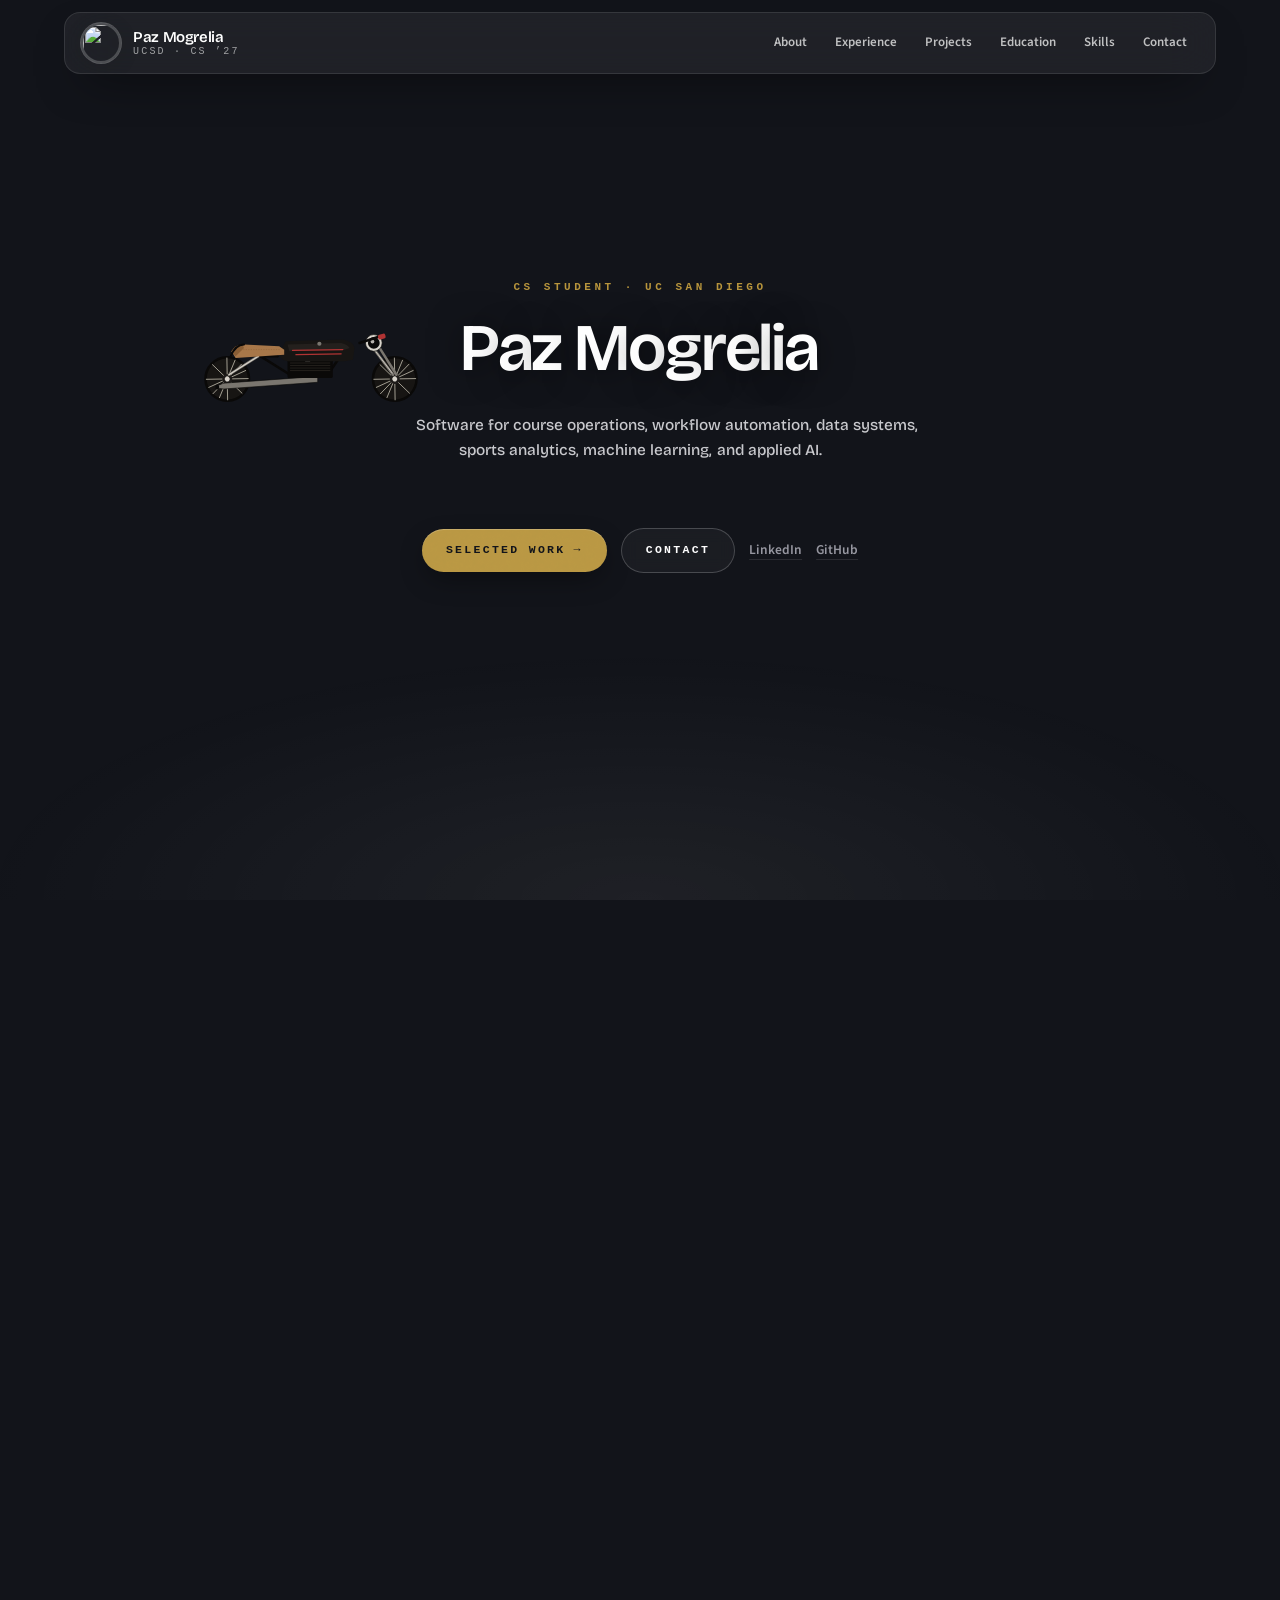
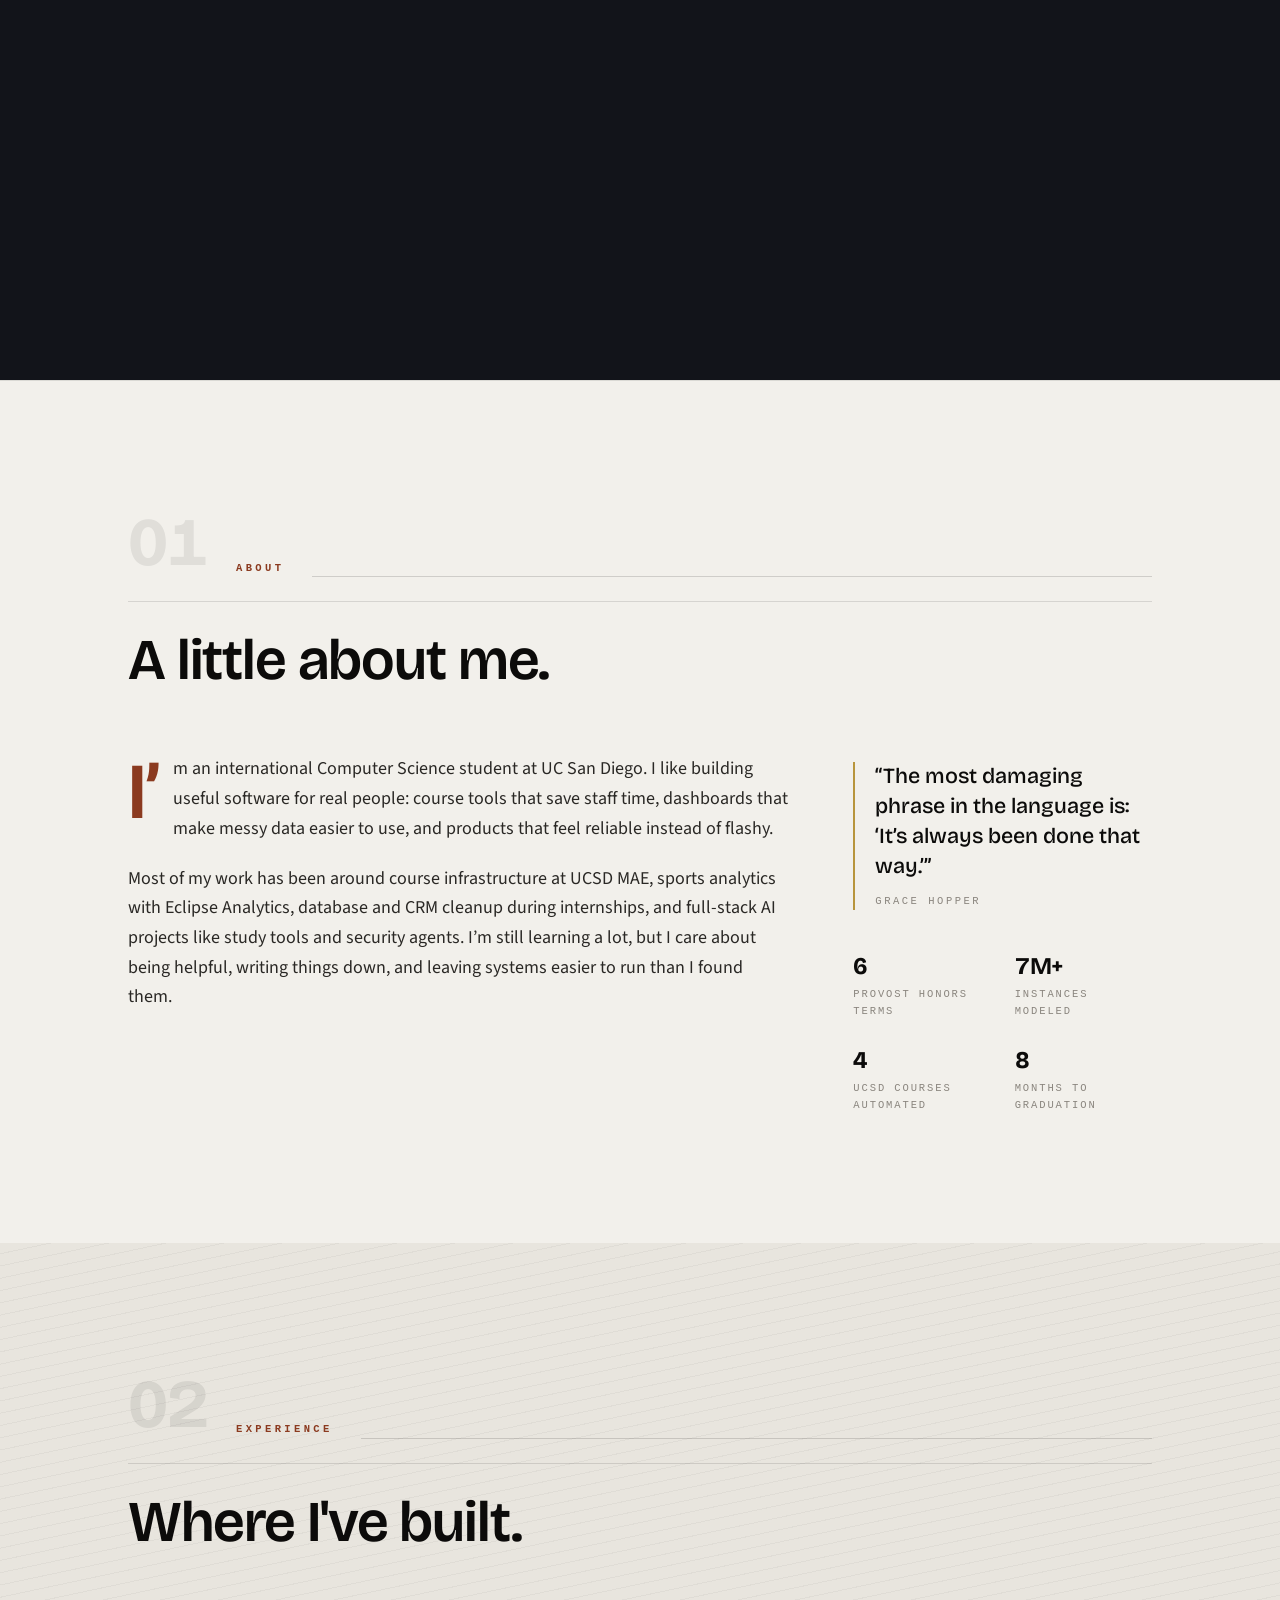
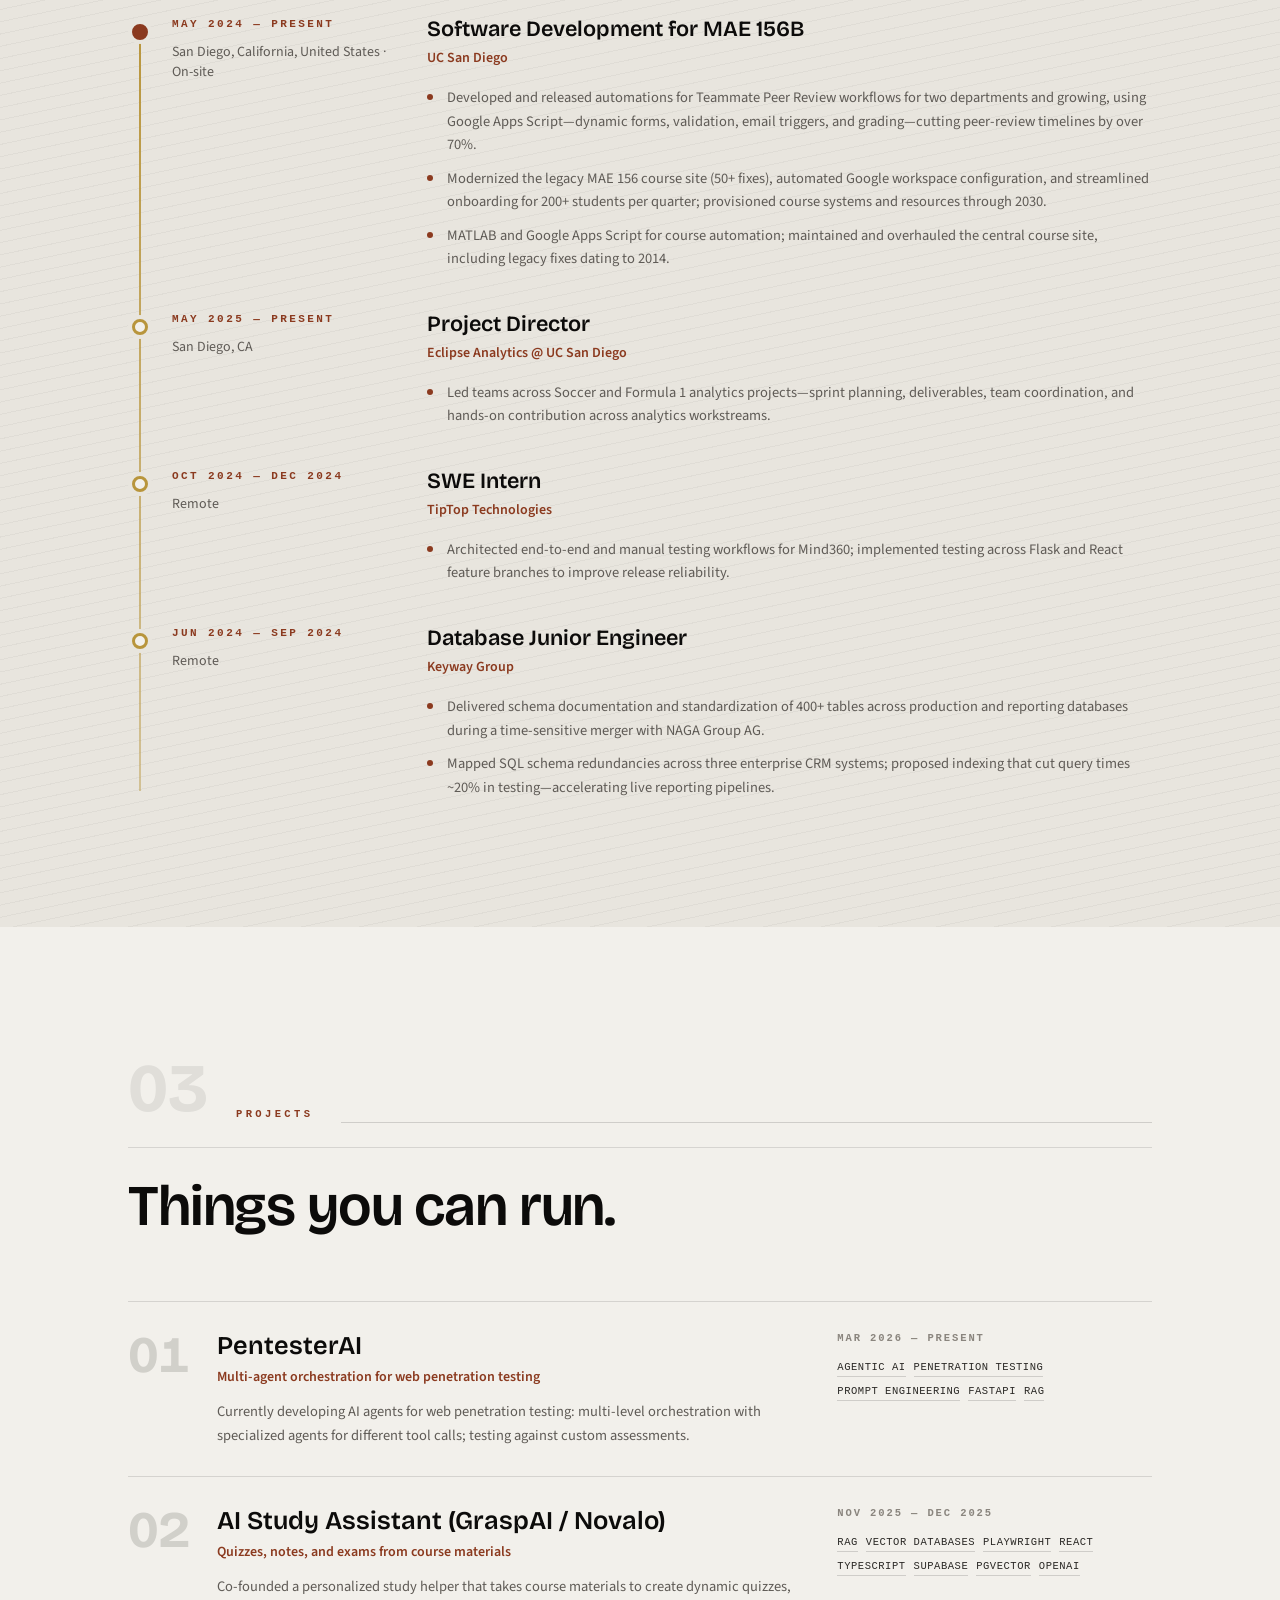
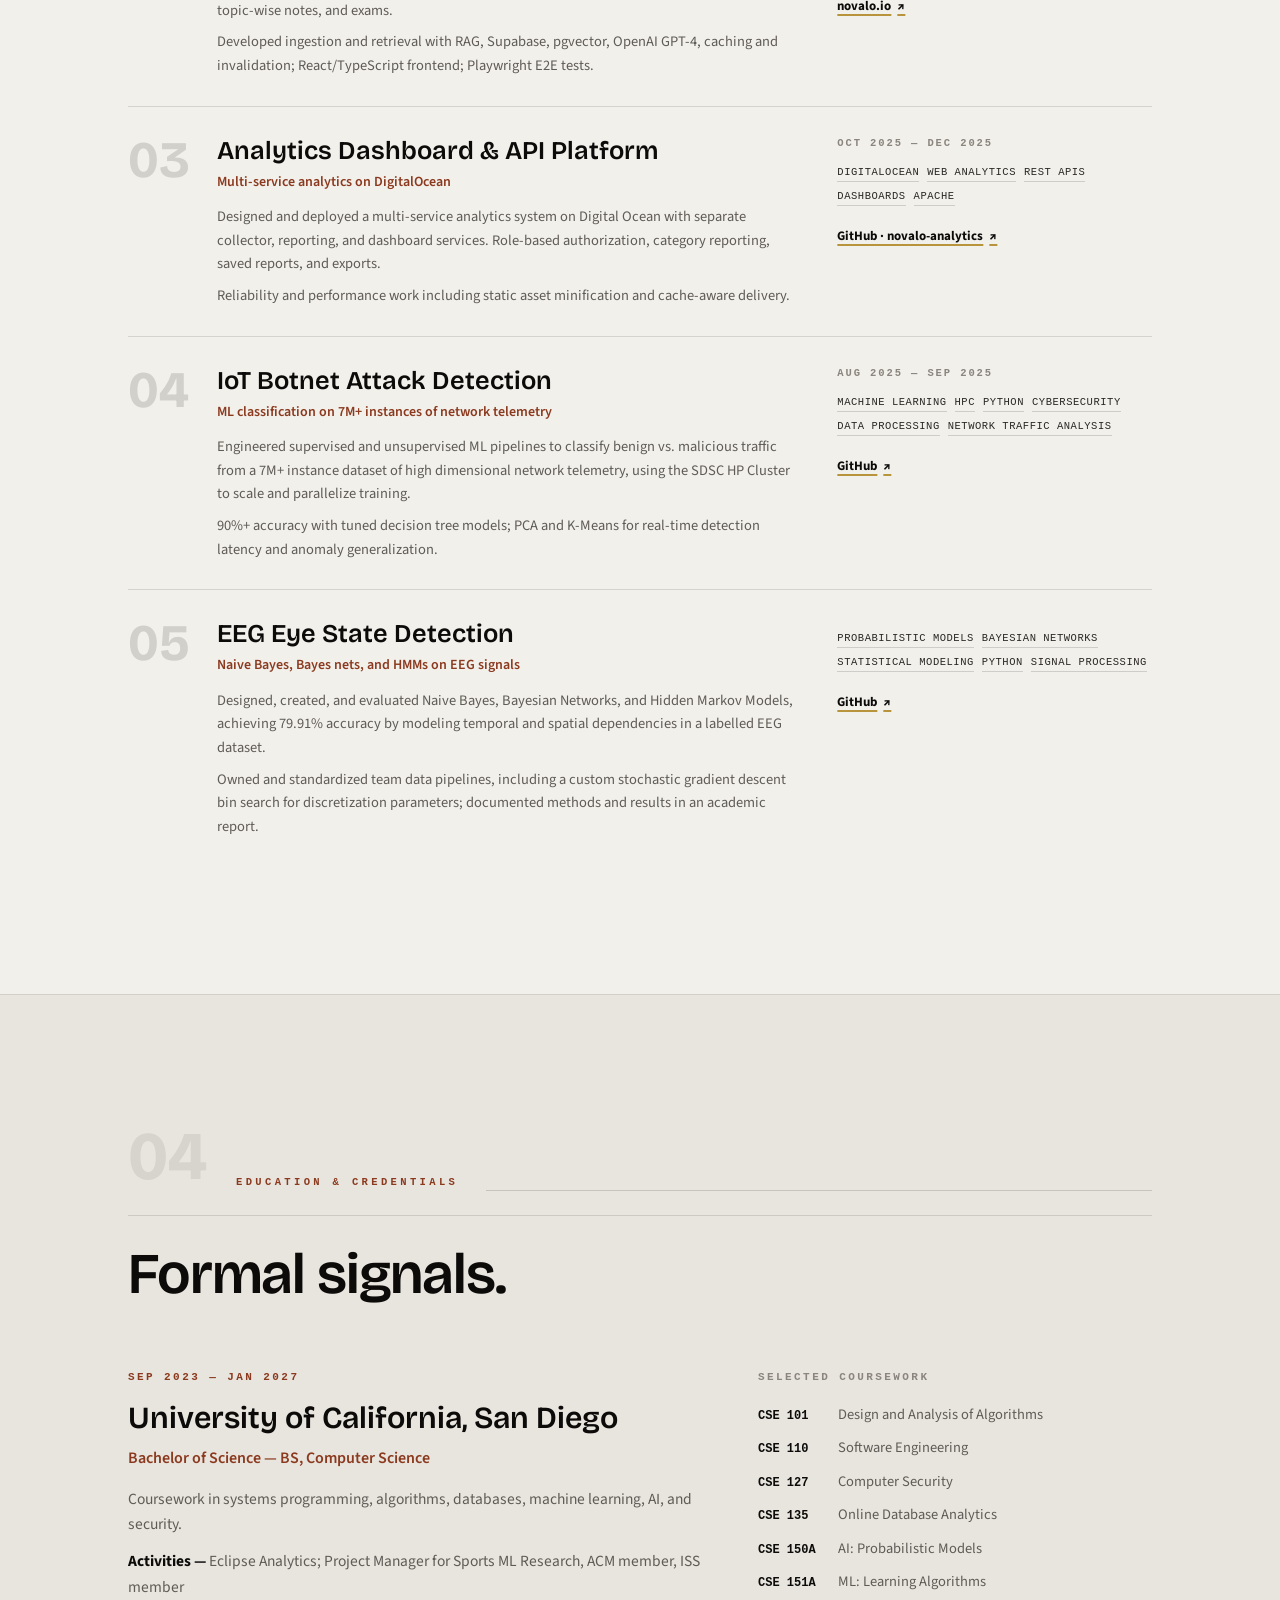
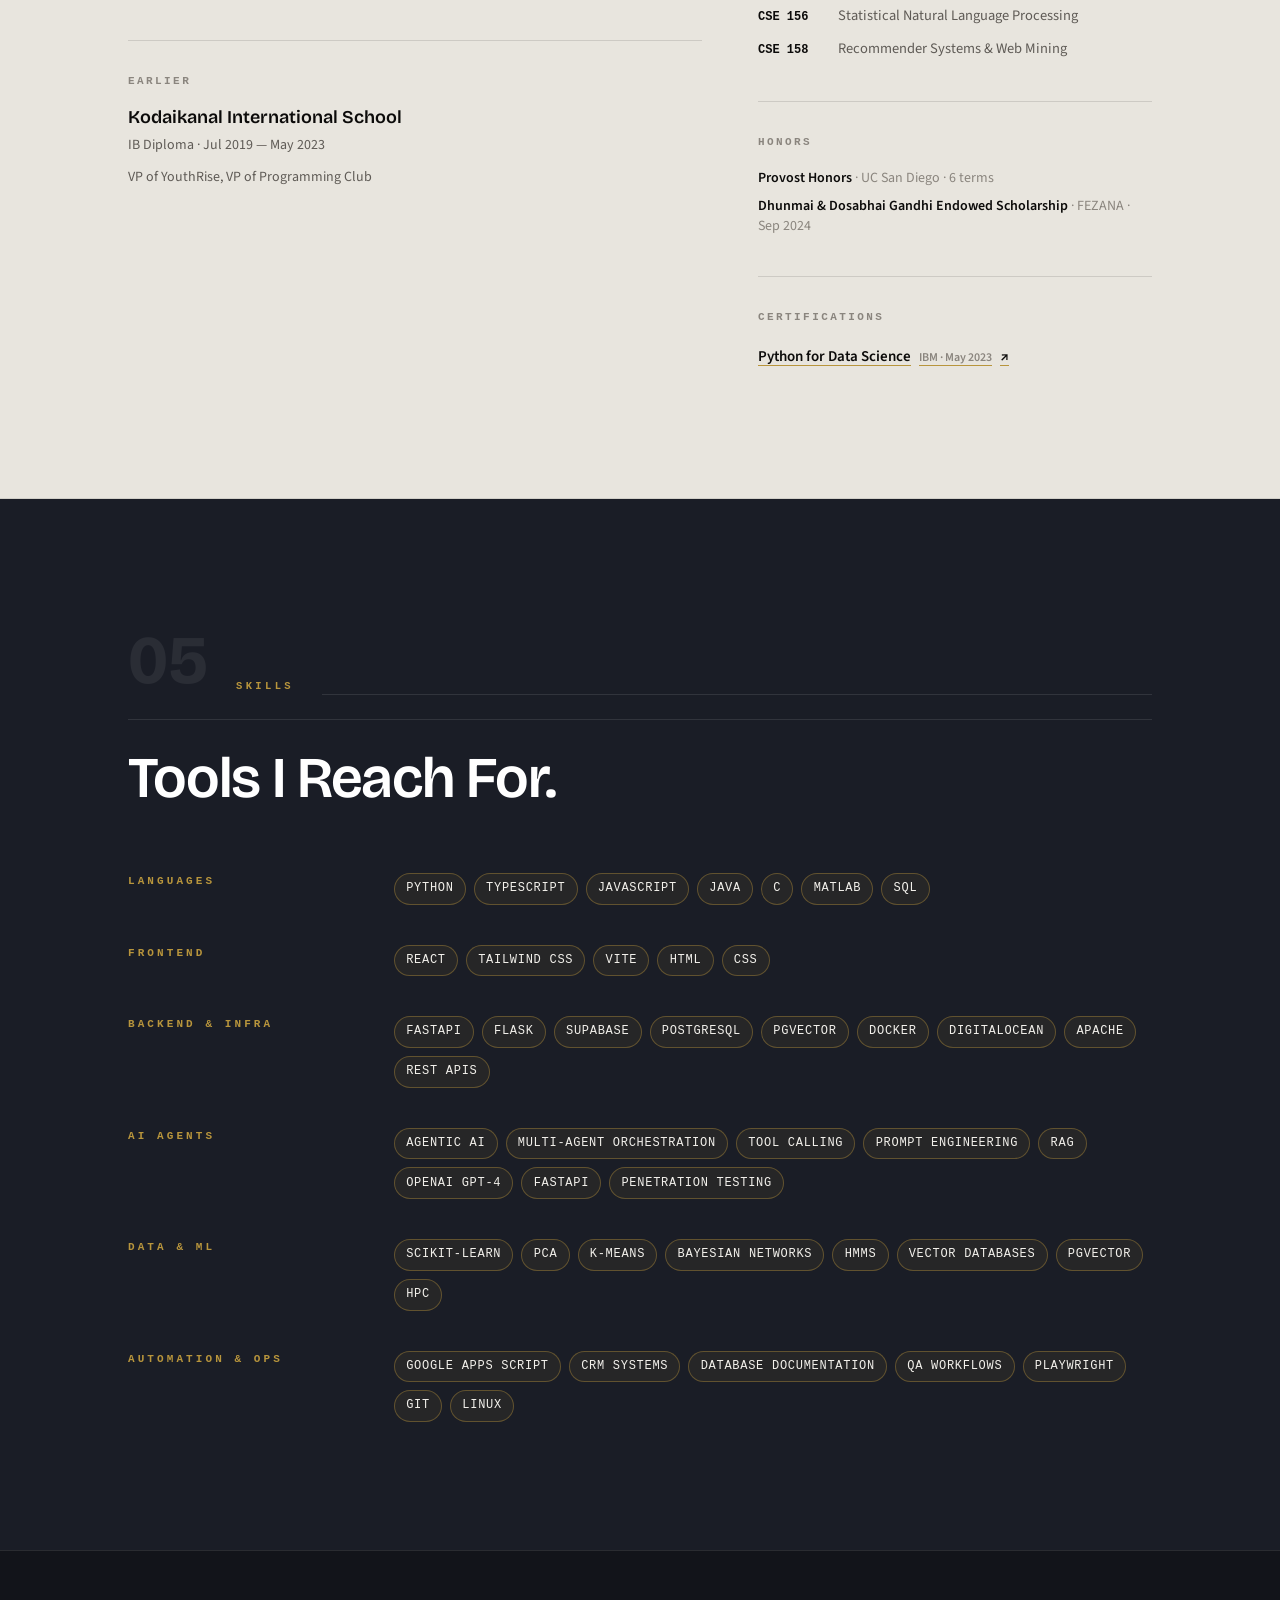
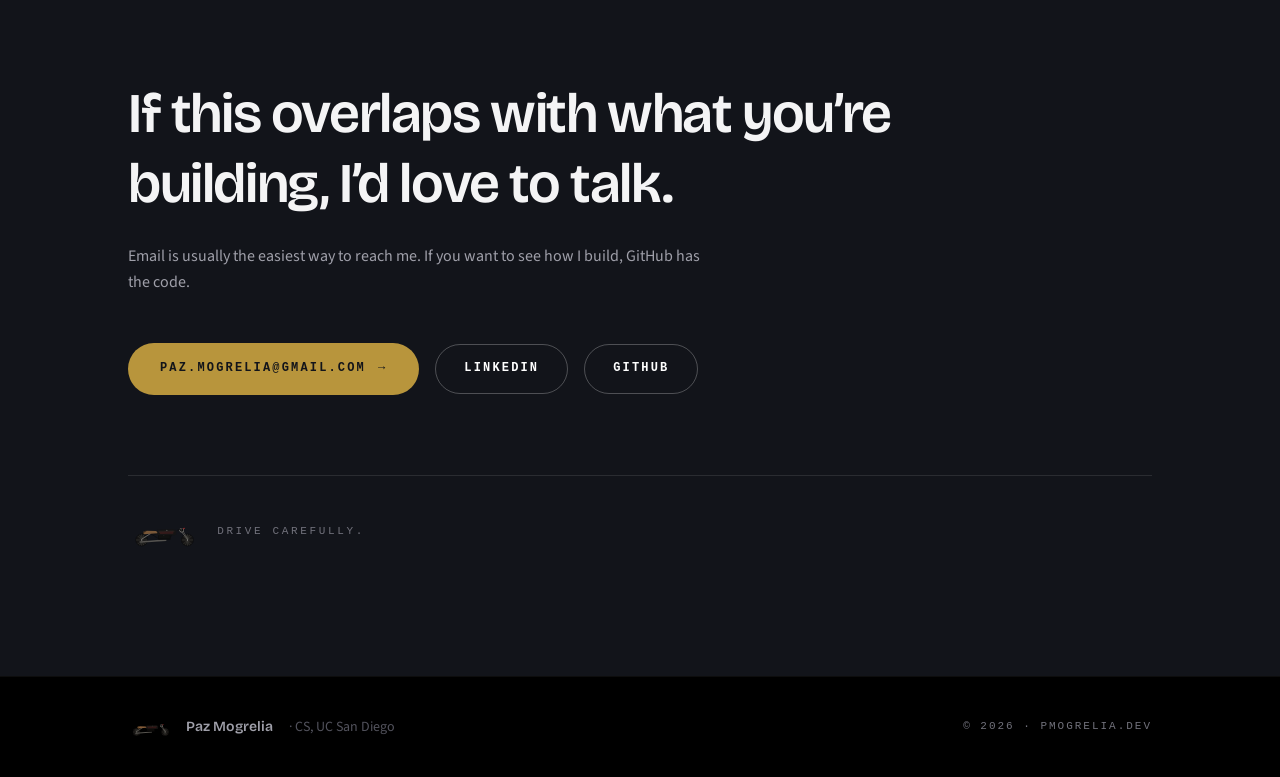
==== commit f035cd2b: "Add Google Analytics tracking" ====
--- a/index.html
+++ b/index.html
@@ -7,6 +7,16 @@
     <meta name="robots" content="index, follow" />
     <link rel="canonical" href="https://pmogrelia.dev/" />
     <link rel="icon" type="image/svg+xml" href="/pm-favicon.svg" />
+
+    <!-- Google tag (gtag.js) -->
+    <script async src="https://www.googletagmanager.com/gtag/js?id=G-LZ9EP9HR3Y"></script>
+    <script>
+      window.dataLayer = window.dataLayer || [];
+      function gtag(){dataLayer.push(arguments);}
+      gtag('js', new Date());
+
+      gtag('config', 'G-LZ9EP9HR3Y');
+    </script>
 
     <title>Paz Mogrelia's Dev Portfolio</title>
     <meta
